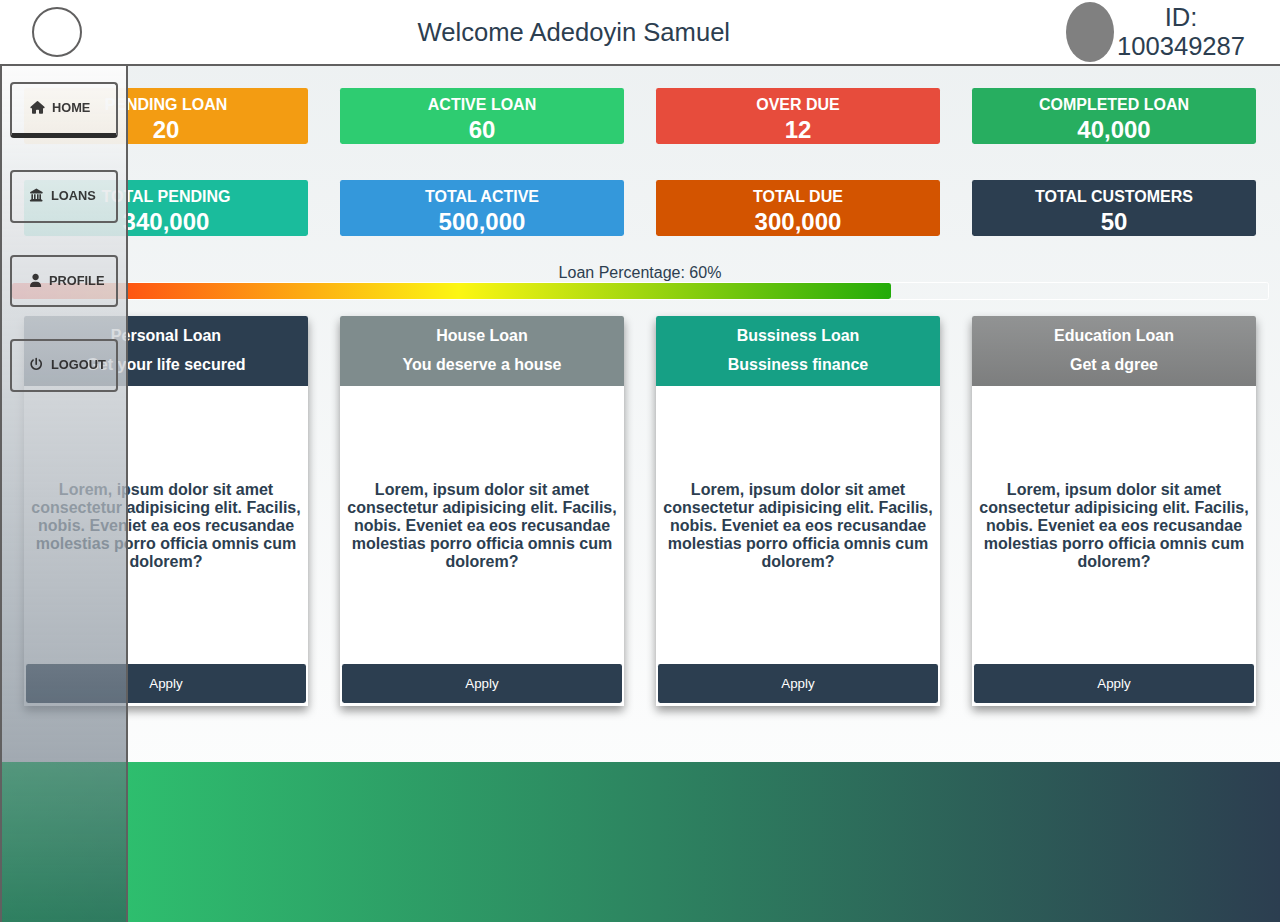
==== index.html @ 4b9e91e7 "User file" ====
<!DOCTYPE html>
<html lang="en">

<head>
  <meta charset="UTF-8">
  <meta http-equiv="X-UA-Compatible" content="IE=edge">
  <meta name="viewport" content="width=device-width, initial-scale=1.0">
  <link rel="stylesheet" href="https://cdnjs.cloudflare.com/ajax/libs/font-awesome/6.3.0/css/all.min.css">
  <link rel="stylesheet" href="fontsawesome/css/all.css">
  <link rel="stylesheet" href="style.css">
  <link rel="stylesheet" href="card.css">
  <link rel="stylesheet" href="color.css">
  <link rel="stylesheet" href="mobile.css">
  <title>Order-Page-Tamopei</title>
</head>

<body>

  <main>
    <header>
      <div class="logo">

      </div>
      <div class="welcome">
        <p>Welcome <span>Adedoyin Samuel</span></p>
      </div>
      <div class="info">
        <div class="image">
          <img src="" alt="">
        </div>
        <div class="id">
          <p> ID: 100349287</p>
        </div>
      </div>
    </header>
    <section class="body-content">
      <div class="navs" id="overlay">
        <nav id="popupContainer">
          <ul>
            <li id="closePopup" style="font-size: 2rem;padding: .3rem; border: none;">&times;</li>
            <li class="active1"><a href="index.html">
                <i class="fa-solid fa-house"></i><span>HOME</span>
              </a>
            </li>
            <li class=""><a href="Loans.html">
                <i class="fa-solid fa-landmark"></i><span>LOANS</span>
              </a>
            </li>


            <li class=""><a href="profile.html">
                <i class="fa-solid fa-user"></i><span>PROFILE</span>
              </a>
            </li>
            <!-- <li onclick="toggleTable(3)">
              <i class="fa-solid fa-lock"></i></i><span>PASSWORD</span>
            </li> -->
            <li class=""><a href="./Landing/login.html">
                <i class="fa-solid fa-power-off"></i><span>LOGOUT</span>
              </a>
            </li>
          </ul>
        </nav>
      </div>
      <div class="box-card">
        <div class="table-content">
          <div class="nav" id="openPopup">
            <i class="fa-sharp fa-solid fa-bars"></i>
          </div>
          <div class="content ">

            <div class="loan-card">
              <div class="card-flex">

                <div class="card" id="Amount">
                  <p><span>PENDING LOAN</span></p>
                  <P>20</P>
                </div>
                <div class="card" id="calendar">
                  <p><span>ACTIVE LOAN</span></p>
                  <P>60</P>
                </div>
              </div>
              <div class="card-flex">

                <div class="card" id="due">
                  <p><span>OVER DUE</span></p>
                  <P>12</P>
                </div>
                <div class="card" id="interest">
                  <p><span>COMPLETED LOAN</span></p>
                  <P>40,000</P>
                </div>
              </div>

            </div>
          </div>
          <div class="content ">
            <div class="loan-card">
              <div class="card-flex">

                <div class="card" id="total">
                  <p><span>TOTAL PENDING</span></p>
                  <P>340,000</P>
                </div>
                <div class="card" id="time">
                  <p><span>TOTAL ACTIVE</span></p>
                  <P>500,000</P>
                </div>
              </div>
              <div class="card-flex">

                <div class="card" id="status">
                  <p><span>TOTAL DUE</span></p>
                  <P>300,000</P>
                </div>
                <div class="card" id="months">
                  <p><span>TOTAL CUSTOMERS</span></p>
                  <P>50</P>
                </div>
              </div>
            </div>
          </div>
          <div class="card-percent ">
            <p>Loan Percentage: 60%</p>
            <div class="percent">
              <div class="range">

              </div>
            </div>
          </div>
          <div class="loan-card">
            <div class="card-flexs">

              <div class="card" id="personal">
                <p>Personal Loan</p>
                <P>Get your life secured</P>

                <div class="note" id="note">
                  <p>Lorem, ipsum dolor
                    sit amet consectetur adipisicing elit. Facilis, nobis. Eveniet ea eos recusandae molestias porro
                    officia omnis cum dolorem?</p>

                  <button id="personal_apply" onclick="showModalP()">Apply</button>
                </div>
              </div>

              <div class="card" id="house">
                <p>House Loan</p>
                <P>You deserve a house</P>
                <div class="note" id="note">
                  <p>Lorem, ipsum dolor
                    sit amet consectetur adipisicing elit. Facilis, nobis. Eveniet ea eos recusandae molestias porro
                    officia omnis cum dolorem?</p>

                  <button id="house_apply" onclick="showModalP()">Apply</button>
                </div>
              </div>
            </div>
            <div class="card-flexs">

              <div class="card" id="bussiness">
                <p>Bussiness Loan</p>
                <P>Bussiness finance</P>
                <div class="note" id="note">
                  <p>Lorem, ipsum dolor
                    sit amet consectetur adipisicing elit. Facilis, nobis. Eveniet ea eos recusandae molestias porro
                    officia omnis cum dolorem?</p>

                  <button id="business_apply" onclick="showModalP()">Apply</button>
                </div>
              </div>


              <div class="card" id="education">
                <p>Education Loan</p>
                <P>Get a dgree</P>
                <div class="note" id="note">
                  <p>Lorem, ipsum dolor
                    sit amet consectetur adipisicing elit. Facilis, nobis. Eveniet ea eos recusandae molestias porro
                    officia omnis cum dolorem?</p>

                  <button id="education_apply" onclick="showModalP()">Apply</button>
                </div>
              </div>
            </div>
          </div>

        </div>


        <!-- /Password-->
        <!-- modal box -->
        <!-- client-profile modal -->


        <!-- create loan modal -->

        <!-- create personal loan -->

        <div class="profile" id="personal-loan">

          <div class="Loan-create">
            <div class="exit">
              <span class="close" onclick="closeModalP()">&times;</span>
            </div>
            <h2>Create New Personal Loan</h2>
            <form>
              
              <div class="form-group">
                <label for="borrowerName">Category</label>
                <input type="text" id="loan_type" disabled>
              </div>
              <div class="form-group">
                <label for="borrowerName">Applicant</label>
                <input type="text" id="applicant" value="Adedoyin Samuel" disabled>
              </div>
              <div class="form-group">
                <label for="loanAmount">Loan Amount: ₦</label>
                <span>Input Number Only</span>
                <input type="text" id="amount" required>
              </div>
              <div class="form-group">
                <label for="interestRate">Interest Rate: ₦</label>
                <input type="text" id="loan_interest" step="0.01" disabled required>
              </div>
              <div class="form-group">
                <label for="loanDuration">Loan Duration (months):</label>
                <span>Input Number Only</span>
                <input type="text" id="duration" required>
              </div>
              <div class="form-group">
                <label for="loanDuration">Total: ₦</label>
                <input type="text" id="loan_total" required disabled>
              </div>
              <div class="form-group">
                <label for="loanDuration">Payments (Monthly): ₦</label>
                <input type="text" id="monthly_due" required disabled>
              </div>

              <div class="form-group">
                <input type="submit" value="Submit" id="submit">
              </div>
            </form>
          </div>
        </div>
        <!-- create house loan -->
      </div>
    </section>
  </main>
  <footer></footer>
  <script src="./scripts/script.js"></script>
  <script src="./scripts/index.js"></script>
</body>

</html>
---- style.css ----
* {
  padding: 0;
  margin: 0;
  box-sizing: border-box;
  font-family: 'Work Sans', sans-serif;
}
@import url('https://fonts.googleapis.com/css2?family=Roboto:wght@300&display=swap');

body {
  /* background-image: linear-gradient(to bottom, rgba(0, 0, 0, 0.5), rgba(0, 0, 0, 0.5)), url(../images/personal.jpg);
   */

  font-family: 'lato', 'Roboto', sans-serif;
  background-size: cover;
  background: linear-gradient(to top,white, #ecf0f1);
  background-repeat: no-repeat;
  background-size: cover;
  font-size: 62.5%;
}

.hide {
  display: none;
}

.table-content {
  display: block;
  text-align: left;
  padding: 1rem;
  font-family: 'Work Sans', sans-serif;
  font-style: normal;
  font-weight: 500;
  /* background-image: linear-gradient(to bottom, rgba(0, 0, 0, 0.65), rgba(0, 0, 0, 0.65)), url(./images/personal.jpg); */
  background-size: cover;
  height: 100%;
  width: 100%;
}

/* new app */
header {
  display: flex;
  justify-content: space-between;
  align-items: center;
  padding: 2rem;
  background-color:white;
  border-bottom: 2px solid #616060;;
  color: var(--white);
  height: 50px;
  width: 100%;
  position: fixed;
  top: 0;
  left: 0;
  z-index: 3;
}

.logo {
  height: 50px;
  width: 50px;
  border-radius: 50%;
  border: 2px solid #616060;
  /* background-color: grey; */
}

.info {
  display: flex;
  align-items: center;
  justify-content: space-around;
  width: 15%;
}

.welcome p {
  font-size: clamp(1.6rem,2vw,2.4rem);
  color: #2c3e50;
}

.id p {
  /* border: 2px solid red; */
  display: inline-block;
  text-align: center;
  font-size: clamp(1.6rem,2vw,1.25rem);
  color: #2c3e50;
}

.image {
  height: clamp(1.5rem,5vw,3.8rem);
  width: clamp(1.5rem,5vw,3.8rem);
  border-radius: 50%;
  background-color: grey;
}

.body-content {
  display: flex;
  margin-top: 4rem;
  /* height: 135vh; */
  justify-content: space-between;
}

.box-card {
  width: 91.5%;
  margin: 0;
  /* border: 3px solid red; */

}

nav {
  /* background: linear-gradient(to top left,#2c3e50b7, #27ae60); */
  width: 7%;
}

nav ul {
  background: linear-gradient(to top,#2c3e508a, white);
  position: fixed;
  height: 100%;
  width: fit-content;
  border: 2px solid #616060;
  padding: 1rem .5rem;
}

ul li {
  list-style: none;
  padding: 10px;
  color: #2ecc71;
  border: 2px solid #616060;
  /* background-color: rgb(168, 167, 167); */
  border-radius: .25rem;
  font-style: normal;
  font-weight: 600;
  cursor: pointer;
  font-size: .8rem;
  width: 100%;
  margin: 2rem 0;
}

ul li i {
  margin: .5rem;
  cursor: pointer;
}

ul li span {
  text-align: left;
}

ul li a {
  color: rgba(33, 32, 32, 0.884);
  text-decoration: none;
}

li:hover{
  background-color: #2c3e508a;
  transition: all 0.3s;
}
.nav {
  display: none;
  font-size: 2rem;
  color: white;
  padding: .5rem;
  background-color: black;

}

#closePopup {
  display: none;
}

.active1 {
  /* background-color: rgb(22, 22, 120); */
  color: white;
  border-bottom: 5px solid rgb(44, 44, 44);
}

.loan-card-head h2 {
  font-size: 1.9rem;
  text-align: left;
  /* margin: 1rem 0; */
  padding: 1rem;
}

.card-flexs {
  display: flex;
  justify-content: space-around;
}

#personal {
  background: #2c3e50;
  background-size: cover;
  border: none;
  border-radius: .15rem;
  width: 45%;
  text-align: center;
  box-shadow: var(--box-shadow);
}

#bussiness {
  background: #16a085;
  background-size: cover;
  border: none;
  border-radius: .15rem;
  width: 45%;
  text-align: center;
  box-shadow: var(--box-shadow);
}

#house {
  background: #7f8c8d;
  background-size: cover;
  border: none;
  border-radius: .15rem;
  width: 45%;
  text-align: center;
  box-shadow: var(--box-shadow);
}

#education {
  background: linear-gradient(to bottom, rgba(0, 0, 0, 0.4), rgba(0, 0, 0, 0.9));
  background-size: cover;
  border: none;
  border-radius: .15rem;
  width: 45%;
  box-shadow: var(--box-shadow);
  text-align: center;
}


#personal p,
#bussiness p,
#house p,
#education p {
  color: white;
  margin: .7rem 0;
  font-size: 1rem;
}

#Amount {
  background-color: #f39c12;
  background-size: cover;
  color: var(--white);
  border-radius: .15rem;
  border: none;
  width: 45%;
  text-align: center;
}

#calendar {
  background-color: #2ecc71;
  background-size: cover;
  color: var(--white);
  border-radius: .15rem;
  border: none;
  width: 45%;
  text-align: center;
}

#due {
  background: #e74c3c;
  background-size: cover;
  color: var(--white);
  border-radius: .15rem;
  border: none;
  width: 45%;
  text-align: center;

}

#interest {
  background: #27ae60;
  background-size: cover;
  color: var(--white);
  border-radius: .15rem;
  border: none;
  width: 45%;
  text-align: center;
}

#total {
  background: #1abc9c;
  background-size: cover;
  color: var(--white);
  border-radius: .15rem;
  border: none;
  width: 45%;
  text-align: center;

}

#time {
  background: #3498db;
  background-size: cover;
  color: var(--white);
  border-radius: .15rem;
  border: none;
  width: 45%;
  text-align: center;
}

#status {
  background: #d35400;
  background-size: cover;
  color: var(--white);
  border-radius: .15rem;
  border: none;
  width: 45%;
  text-align: center;

}

#months {
  background: #2c3e50;
  background-size: cover;
  color: var(--white);
  border-radius: .15rem;
  border: none;
  width: 45%;
  text-align: center;


}

.note {
  /* border: 2px solid black; */
  display: flex;
  flex-direction: column;
  justify-content: space-between;
  text-overflow: clip;
  padding: .15rem;
  height: 20rem;
  background-color: white;
  color: #27ae60;
}

#note p {
  font-size: 1rem;
  color: #2c3e50;
  margin: auto;
}

.card button {
  padding: .75rem 1.3rem;
  cursor: pointer;
  background: #2c3e50;
  color: white;
  border: none;
  width: 100%;
  border-radius: .15rem;
}

.card button:hover{
  background: rgb(27, 27, 27);
  color: white;
  transition: all .3s;
}
.loan-card {
  display: flex;
  justify-content: space-around;
  /* border: 2px solid black; */
}

.card {
  border: 1px solid rgb(4, 4, 99);
  /* padding: 1rem; */
  width: 100%;
  margin: .5rem 0;
}

.card p {
  font-size: 1.5rem;
  font-weight: 800;

}

.card p span {
  font-size: 1rem;
  font-weight: 600;
  color: var(--white);
  text-align: left;
}

.card-percent {
  margin: .5rem .2rem;
}

.card-percent p {
  font-size: 1rem;
  color: #2c3e50;
}

.percent {
  border: 1px solid white;
  border-radius: .15rem;
}

.range {
  width: 70%;
  background: linear-gradient(89.9deg, rgb(255, 18, 18) -2.8%, rgb(252, 246, 19) 50.8%, rgb(0, 159, 8) 107.9%);
  height: 1rem;
  border-radius: .15rem;
}

.history {
  padding: 1rem;
}

.apply-loan {
  padding: 1rem;
  border: 1px solid #27ae60;
  background: linear-gradient(to right,#27ae60, #2c3e50);
  border-radius: .25rem;

}

.apply-loan button {
  padding: 1rem 1.5rem;
  font-size: 1rem;
  cursor: pointer;
  border: none;
  border-radius: .25rem;
  background-color: white;
  color: black;
}

.apply-loan button:hover {
  padding: 1rem;
  font-size: 1rem;
  cursor: pointer;
  transition: all .5sec;
  padding: 1rem 1.5rem;
  background: #eee;
  color: black;

}

.apply-loans {
  display: flex;
  justify-content: space-around;
  padding: 1rem;

}

.search-form {
  width: 30%;
}

.search-form input,
select {
  padding: .5rem;
  height: 50px;
  outline: none;
  width: 100%;
}

.search-form button {
  background: linear-gradient(to bottom, #f1c40f, #2ecc71);
  color: white;
  border-radius: .2rem;
  width: 100%;
  padding: 1rem 1.5rem;
  font-size: 1rem;
  cursor: pointer;
  border: none;
}

.loan-head {
  display: flex;
  justify-content: space-between;
  margin: 1rem 0;
  color: #2c3e50;
}

.history p {
  font-size: 1rem;
}

.table {
  /* height: 90vh; */
  overflow: auto;
  border: 1px solid #ccc;
}

table {
  border-collapse: collapse;
  width: 100%;
  border-spacing: 1rem;
  background-color: white;

}

thead {
  width: 100%;
  margin-bottom: 1rem;
  background-color: white;

  /* border: 1px solid rgba(62, 137, 20, 0.6); */

}

th {
  text-align: center;
  color: #2c3e50;
  padding: 20px;
  font-family: 'Work Sans', sans-serif;
  font-style: normal;
  font-weight: 700;
  cursor: pointer;
  font-size: 1rem;
  margin-bottom: 1rem;
  /* width: 20%; */
  border: 1px solid #27ae60;
  background-color: #ccc;

  position: sticky;
  top: 0;

}

tr {
  width: 100%;
  margin-bottom: 1rem;
  /* border: 1px solid black; */
}

td {
  font-size: 1rem;
  text-align: center;
  font-weight: 600;
  padding: .5rem;
  border: 1px solid rgb(22, 22, 120);
}

td i {
  cursor: pointer;
}

td a {
  text-decoration: none;
  color: black;
}


.profile,
.profile-bank {
  padding: 1rem;
  width: 100%;
}

.profile-content {
  border: 1px solid grey;
  margin: 1rem 0;
}

.profile-image {
  background-color: grey;
  height: 150px;
  width: 150px;
  border-radius: 50%;

}

.proile-image-head {
  align-content: center;
  /* border: 2px solid red; */
  display: flex;
  justify-content: center;
}

.profile-image input {
  width: 100%;
  height: 100%;
  border-radius: 50%;
  cursor: pointer;
}

.profile p {
  font-size: 1rem;
}

.profile-input {
  /* border: 2px solid black; */
  text-align: center;
  margin: auto;
  padding: .7rem;
  /* display: flex; */
  width: 100%;
}
.profile-input input{
  width: 100%;
}
.profile-input:focus{
  border-color: #27ae60;
}

.bank-input {
  /* display: flex; */
  text-align: center;
  padding: .7rem;
}

.kyc-input {
  /* display: flex; */
  text-align: center;
  padding: .7rem;
}

.password-input {
  text-align: center;
  padding: 3rem;
  display: flex;
  justify-content: center;

}

.password-content {
  width: 100%;
  align-content: center;
  display: flex;
  flex-direction: column;
  align-items: center;
  background-color: white;
  color: black;
}

.password-input label {
  text-align: center;
  margin: 1rem 0;

}

label {
  font-size: 1rem;
  /* width: 50%; */

}

input,
select {
  padding: .5rem;
  font-size: 1rem;
  width: 70%;
}



/* All loans */
.loan-status {
  display: flex;
  justify-content: space-around;
}

.loan-status button {
  padding: 1rem;
  border: transparent;
  cursor: pointer;
  width: 100%;
}

.loan-status-b {
  width: 20%;
}

.home {
  display: none;
}

.card-flex {
  width: 100%;
  display: flex;
  justify-content: space-around;
}

footer{
  padding: 5rem;
  background:linear-gradient(to left,#2c3e50,#2ecc71) ;
}
---- card.css ----
.edit{
  text-align: right;
  font-size: 1rem;
  padding: 0 1rem;
  cursor: pointer;
}
.main-profile{
  padding: 1rem ;
}
.client-profile{
  /* border: 2px solid grey; */
  /* padding: 10px; */
  display: flex;
  justify-content: space-evenly;
}
.client-profile-left{
  background: linear-gradient(to top,white, #ecf0f1);
  border: 2px solid rgba(128, 128, 128, 0.762);
  border-radius: .2rem;
  padding: 5px;
  width: 50%;
  display: flex;
  justify-content: space-around;
  align-items: center;
  
  color: grey;
  margin: .5rem;
}

.client-profile-left:first-child{
margin-top: 2rem;
}
.client-profile-right{
background: linear-gradient(to top,white, #ecf0f1);
  border: 2px solid rgba(128, 128, 128, 0.762);
  border-radius: .2rem;
  width: 50%;
  color: grey;
  }
.client-img{
  background-color: grey;
  height: 150px;
  width: 150px;
  border-radius: 50%;
}
.client-details{
  font-size: .8rem;
}
.client-details h4{
  margin: .5rem 0;
  color: #e67e22;
}
.client-details h3{
color: #27ae60;
}
.client-details span{
  color: #1ee494;
}
.card-client-personal{
  width: 100%;
  
}

.profileDetails{
color: #9b59b6;
}
.profileDetails,.bankDetails,.kyc-details,.guarantor-details,.guarantor-details1 {
color: white;
background :linear-gradient(to bottom, #27ae60, #2ecc71);
border-radius: .15rem;
padding: .5rem;
width: fit-content;
margin: auto;  
}


.card-client-personal li{
  display: flex;
  width: 100%;
  justify-content: space-between;
  font-size: .8rem;
  padding: .5rem;
  margin: 0;
  font-weight: 600;
}
.card-client-personal li:hover{
background-color: transparent;
}
.text{
  width: 70%;
  color: #27ae60;

}
.text span{
  margin: 0 .3rem;
  font-size: .9rem;
  color: #1ee494;
  /* border: 2px solid red; */
}
.text button{
padding: .5rem;
cursor: pointer;
background-color: #34495e;
color: white;
border: none;
border-radius: .25rem;
}
.text button:hover{
background: #34495e;
color: white;
}
.client-profile-left .card-client-personal .text{
  width: 60%;
}
.header-title{
  text-align: center;
  font-size: 1rem;
  /* margin: 1rem 0; */
  
}

/* modals */

.profile{
  display: none;
  position: fixed;
  z-index: 5;
  left: 0;
  top: 0;
  width: 100%;
  height: 100%;
  overflow: auto;
  background :linear-gradient(to bottom, #27ae60, #2ecc71);
  animation: myAnim .25s ease-in .0s ;
}
@keyframes myAnim {
0% {
animation-timing-function: ease-in;
transform: scale(0);
transform-origin: center;
}

25% {
animation-timing-function: ease-in;
transform: scale(0.25);
opacity: .25;
}

50% {
animation-timing-function: ease-out;
transform: scale(0.5);
opacity: .5;
}

75% {
animation-timing-function: ease-in;
transform: scale(0.75);
opacity: .75;
}

100% {
animation-timing-function: ease-in;
transform: scale(1);
opacity: 1;
}
}


.profile-content-box{
background: linear-gradient(to top, #27ae60, #2ecc71);
margin: auto;
  padding: 20px;
  border: 1px solid #888;
  width: 25rem;
  color: white;
}
.profile-content{
background-color: rgba(255, 255, 255, 0.937);
width: 100%;
color: black;
/* border: 2px solid tomato; */
}
label {
display: block;
}
input[type="text"],
input[type="password"],
input[type="tel"],
input[type="date"] {
width: 100%;
padding: 5px;
border: 1px solid #2c3e50;
border-radius: 3px;

}
.close {
  color: #2c3e50;
  float: right;
  font-size: 28px;
  font-weight: bold;
}
.close:hover,
.close:focus {
  color: black;
  text-decoration: none;
  cursor: pointer;
}
.kyc-content{
  background-color: white;
  color: black;
}
.bank-content{
  background-color: white;
  color: black;
}
/* modals */
/* Loan Modals */
.Loan-create {
  width: 40%;
  margin: 0 auto;
  padding: 20px;
  background-color: white;
  border-radius: 5px;
  color:#2c3e50;
}

.Loan-create   h2 {
  text-align: center;
  font-size: 1rem;
}

.receipt {
  background-color: #fff;
  border: 1px solid #ddd;
  padding: 10px;
  margin: .5rem 0;
}

.header {
  text-align: center;
  margin-bottom: 20px;
}

.header h3{
  margin: .7rem 0;
  font-size: 1rem;
}
.content {
  margin-bottom: 20px;
}

.footer {
  text-align: center;
  padding: .5rem;
}
.p-button{
  padding: .5rem 1rem;
  margin: .5rem;
  cursor: pointer;
  border: none;
  font-size: .9rem;
  font-weight: bold;
  border-radius: .2rem;
  color: white;
}
.footer textarea{
  outline: none;
  margin: .5rem;
}
#approve{
  display: none;
}
.receipt-content    p {
  margin: 5px 0;
  font-size: 1rem;
  /* border: 2px solid red; */
  display: flex;
  justify-content: space-between;
}

strong {
  font-weight: bold;
}

.receipt-content p span{
color: #1ee494;
}
/* create loan modal */


.container {
  width: 40%;
  margin: 0 auto;
  padding: 20px;
  background: linear-gradient(to bottom, #f1c40f, #2ecc71);
  border: 1px solid #2c3e50;
  border-radius: 5px;
}

h2 {
  text-align: center;
}

.form-group {
  margin-bottom: 10px;
}
.form-group span{
  font-weight: 800;
  color: #e67e22;
  margin:1rem;
}
label {
  display: block;
}

input[type="text"],
select
{
  width: 100%;
  padding: .75rem;
  border: 1px solid #c2c2c2;
  border-radius: 3px;
  /* border: none; */
  outline: #2ecc71;
}
.form-group input[type="text"]:focus{
  border: .1rem solid #2ecc71;
}
input[type="submit"] {
  width: 100%;
  padding: 1rem;
  background: rgba(0, 0, 0, 0.87);
  color: #fff;
  border: none;
  border-radius: 3px;
  cursor: pointer;
}

input[type="submit"]:hover {
  background-color: #2c3e50fa;
  color: white;
  transition: all .25s;
}

/*           RM */
#education-loan h2{

}
---- color.css ----
:root{
--body: #ffff;
--main-color: #5ea536;
--secondary: #f95738;
--done:green;
--fail:red;
--white:#ffff;
--select: aliceblue;
--input: aliceblue;
--off:grey;
--black:#000000;
--box-shadow: 0 5px 10px rgba(0,0,0,.4);











}
---- mobile.css ----
@media only screen and (max-width: 1500px){
  *{
    padding: 0;
    margin: 0;
    box-sizing: border-box;
    font-family: 'Work Sans', sans-serif;
}
body{
    padding: 0;
    margin: 0;
}

.body-content{
  display: block;
  margin-top: 2rem;
  width: 100%;
  padding: 0;
}

.box-card{
  width: 100%;
  margin: 0;
  padding: .5rem;
  
}
.table-content {
  display: block;
  text-align: center;
 padding: 2.5rem 0;
 margin: 0;
width: 100%;

}

.apply-loan{
  padding: 1rem 0;
  text-align: left;
  margin-left: 1rem;

}

}
@media only screen and (max-width: 1200px){
  .box-card{
    width: 86%;
    margin: 0;
    padding: 0;
    
  }
}
@media only screen and (max-width: 850px)
{
          *{
                    padding: 0;
                    margin: 0;
                    box-sizing: border-box;
                    font-family: 'Work Sans', sans-serif;
                }
          body{
                    padding: 0;
                    margin: 0;
          }
          
          .main{
                    padding: 0;
                    margin: 0;

          }
          .body-content{
                    display: block;
                    margin-top: 2rem;
                    width: 100%;
                    padding: 0;
                    
                  }
                  .box-card{
                    width: 100%;
                    margin: 0;
                    padding: 0;
                    
                  }

                  .content{
                    width: 100%;
                  }


nav{
          display: none;
    
}

.nav{
  font-size: 2rem;
  margin-top:3rem;
  text-align: left;
  color: white;
  position: absolute;
  top: 0;
  display: block;
  background-color: black;
  padding: .3rem;
  }
  .navs{
    position: fixed;
    top: 0;
    left: 0;
    width: 100%;
    height: 100%;
    background-color: rgba(0, 0, 0, 0.5);
    z-index: 9;
    display: none;
  }
  #closePopup{
    display: block;
    margin-top: -1rem;
  }
header{
          padding: .5rem;
          font-size: .5rem;
          width: 100%;
        
}
.info{
          display: flex;
          width: 30%;
}
.logo{
          height: 30px;
          width: 30px;
}
.welcome p{
          font-size: .7rem;
}
.image{
          height: 30px;
          width: 30px;
}
.id p{
          font-size: .4rem;
          }
          .loan-card{
                    display: block;
                    padding: 1rem .5rem;
                    width: 100%;
                  }
                  .card{
                    border: 1px solid rgb(4, 4, 99);
                    padding: 1rem;
                    width: 100%;
                  }
                  #Amount, #calendar, #due, #interest, #total, #time, #status, #months{
                    width: 47%;
                  }
        

                  .loan-card-head h2{
                    font-size: 1rem;
                    text-align: left;
                    padding: 1rem;
                  }
                  .apply-loans{
                    display: inline-block;
                    justify-content: space-around;
                  
                  }

                  .table-content {
                    display: block;
                    text-align: center;
                   padding: 0;
                   margin: 0;
                width: 100%;
              
                  }

                  .card p{
                    font-size: 1rem;
                    font-weight: 800;
                  
                  }
                  .card p span{
                    font-size: .8rem;
                    font-weight: 600;
                    color: var(--white);
                    text-align: left;
                  }
                  .card-flex{
                    display: flex;
                    justify-content: space-between;
                  }
                  .apply-loan{
                    padding: 1rem 0;
                    text-align: right;
                  
                  }
                  .apply-loan button{
                    padding: .5rem 1rem;
                    font-size: 1rem;
                    cursor: pointer;
                    background-color: white;
                    color: black;
                    border: none;
                    margin-left: 1rem;
                  }
                  .apply-loans{
                    margin: 0;
                  }
                  .search-form{
                    width: auto;
                    margin-top: .5rem;
                  }
                  .loan-status{
                    display: flex; 
                    justify-content: space-around;
                    width: 100%;
                  }
                  
                  
                  .loan-status button{
                  padding: .5rem;
                  border: transparent;
                  cursor: pointer;
                  width: 100%;
                  font-size: small;
                  }
                  .loan-status-b{
                    width: auto;
                  }
               
                  .home{
                    padding: .5rem;
                    width: 100%;
                    margin-left: 1rem;
                  }
                  .table{
                    width: 100%;
                  }
                

table{
          font-size: small;
          margin: 0;
  border-spacing: 0;
  width: 100%;

          
}
th{
          padding: .5rem;
          font-size: .5rem;
          width: auto;
        }
        tr{
          width: 100%;
          margin-bottom: 1rem;
        }
        td{
          font-size: .5rem;
          text-align: center;
          font-weight: 600;
          padding: .2rem;
          border: 1px solid rgb(22, 22, 120);
        }
        .history{
          padding: .5rem;
          width: 100%;
        }
        .history p{
          font-size: .5rem;
        }
        .loan-head{
          display: flex;
          justify-content: space-between;
          width: 100%;
          margin: 1rem 0;
          color: white;
        }

        .client-profile{
          margin: 1rem 0;
        }
        .card-flex .search-form{
          width: 49%;
        }
        .profile{
          width: 100%;
        }
        .profile-content-box{
          width: 99%;
          font-size: .5rem;
          padding: .5rem;
        }
        .profile-content{
          padding: .5rem;
        }
        .profile-input{
          padding: .5rem;
        }
        .profile-input input{
          width: 80%;
          font-size: .5rem;
        }
        .profile-bank{
          width: 100%;
          padding: 0;
          font-size: .5rem;
        
        }
        .bank-content{
          width: 100%;
        
        }
        .bank-input{
          width: 100%;
          padding: .5rem;
        }
        
        .bank-input input, .kyc-input input{
          width: 90%;
        }
        input{
          font-size: .6rem;
          width: 47%;
        }
        
        .kyc-content{
          padding: .5rem;
          margin: .5rem 0;
        
        }
        #loan-receipt{
          width: 95%;
          padding: .5rem;
        }
        .receipt{
          margin: 1rem 0;
        }
        .Loan-create{
          width: 95%;
          border: 2px solid red;
        }
        footer {
          position: fixed;
          bottom: 0;
          width: 100%;
          background-color: #333;
        }
        
        .navbar {
          display: flex;
          justify-content: center;
        }
        
        .navbar ul {
          list-style: none;
          padding: 0;
          margin: 0;
        }
        
        .navbar li {
          display: inline-block;
          margin: 0 10px;
        }
        
        .navbar li a {
          color: #fff;
          text-decoration: none;
          padding: 10px;
        }
        
        .navbar li a:hover {
          background-color: #555;
        }
        


}

@media only screen and (max-width: 500px){


          .body-content{
                    display: block;
                    margin-top: 2rem;
                    width: 100%;
                    padding: 0;
                   
                  }
                  .box-card{
                    width: 100%;
                    margin: 0;
                    padding: 0;
                    
                  }
                  .table-content {
                    display: block;
                    text-align: center;
                   padding: 0;
                   margin: 0;
                   width: 100%;
              
                  }

header{
          width: 100%;
}
table{
          width: 100%;
}
.navs{
  top: 0;
}
.history{
          padding: .5rem;
          width: 100%;
        }
        #Amount, #calendar, #due, #interest, #total, #time, #status, #months{
          width: 47%;
        }
        .client-profile{
          display: flex;
          flex-direction: column;
          padding: 0;
}
.client-profile-left, .client-profile-right{
width: 100%;
margin: 1rem 0;
}
.home.show {
      
         padding: 0;
         width: 90%;
        }
    
        .card-flex .search-form{
          width: 49%;
        }
}
@media only screen and (max-width: 400px){


          .body-content{
                    display: block;
                    margin-top: 2rem;
                    width: 100%;
                    padding: 0;
                 
                  }
                  .box-card{
                    width: 100%;
                    margin: 0;
                    padding: 0;
                    
                  }

header{
          width: 100%;
}
table{
          width: 80%;
}
.history{
          padding: .5rem;
          width: 100%;
        }
        .client-profile{
          display: flex;
          flex-direction: column;
          padding: 0;
}
.client-profile-left, .client-profile-right{
width: 100%;
margin: 1rem 0;
}
.home.show{
          margin-left: -.05rem;
}

}
@media only screen and (max-width: 375px){


#table{
  margin-left: -1rem;
}
}
@media only screen and (max-width: 400px){


          .body-content{
                    display: block;
                    margin-top: 2rem;
                    width: 100%;
                    padding: 0;
                   
                  }
                  .box-card{
                    width: 100%;
                    margin: 0;
                    padding: 0;
                    
                  }

header{
          width: 100%;
}
table{
          width: 80%;
}
.history{
          padding: .5rem;
          width: 100%;
        }
        .home.show{
          margin-left: -.05rem;
}
#pending{
  margin-left: 1rem;
}
}

@media only screen and (max-width: 360px){


          .body-content{
                    display: block;
                    margin-top: 2rem;
                    width: 100%;
                    padding: 0;
                    
                  }
                  .box-card{
                    width: 100%;
                    margin: 0;
                    padding: 0;
                  }
                  .table-content {
                    display: block;
                    text-align: center;
                   padding: 0;
                   margin: 0;
                   width: 100%;
              
                  }

header{
          width: 100%;
}
table{
          width: 100%;
}

.history{
          padding: .5rem;
          width: 100%;
          border: 2px solid black;
        }
        #Amount, #calendar, #due, #interest, #total, #time, #status, #months{
          width: 47%;
        }
.home.show{
          margin-left: -.4rem;
}
#pending{
          margin-left: 2.4rem;
}
}
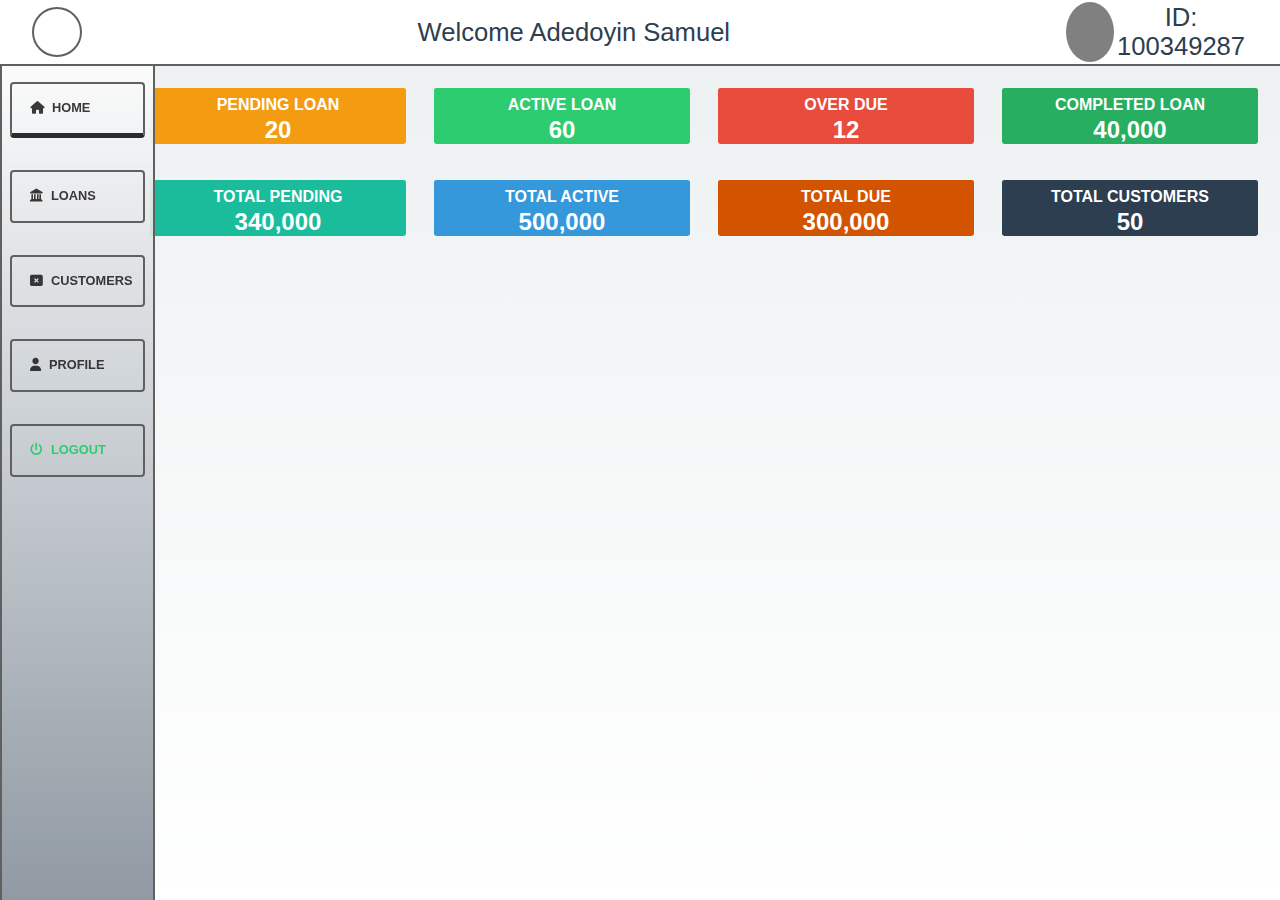
==== commit 43022874: "created the data yearly chart overview" ====
--- a/index.html
+++ b/index.html
@@ -8,249 +8,186 @@
   <link rel="stylesheet" href="https://cdnjs.cloudflare.com/ajax/libs/font-awesome/6.3.0/css/all.min.css">
   <link rel="stylesheet" href="fontsawesome/css/all.css">
   <link rel="stylesheet" href="style.css">
+  <link rel="stylesheet" href="mobile.css">
   <link rel="stylesheet" href="card.css">
   <link rel="stylesheet" href="color.css">
-  <link rel="stylesheet" href="mobile.css">
   <title>Order-Page-Tamopei</title>
 </head>
+<style>
+  .body-content{
+    width: 100%;
+    float: right;
+  }
+  .box-card{
+  width: 90%;
+  margin: 0;
+  float: right;
+  margin: 0;
+  
+}
+@media only screen and (max-width: 850px){
+  .box-card{
+    width: 100%;
+  }
+}
 
+</style>
 <body>
 
-  <main>
-    <header>
-      <div class="logo">
+    <main>
+      <header>
+        <div class="logo">
 
-      </div>
-      <div class="welcome">
-        <p>Welcome <span>Adedoyin Samuel</span></p>
-      </div>
-      <div class="info">
-        <div class="image">
-          <img src="" alt="">
         </div>
-        <div class="id">
-          <p> ID: 100349287</p>
+        <div class="welcome">
+          <p>Welcome Adedoyin Samuel</p>
         </div>
-      </div>
-    </header>
-    <section class="body-content">
-      <div class="navs" id="overlay">
-        <nav id="popupContainer">
+        <div class="info">
+          <div class="image">
+            <img src="" alt="">
+          </div>
+          <div class="id">
+            <p> ID: 100349287</p>
+          </div>
+        </div>
+      </header>
+      <section class="body-content">
+        <div class="navs" id="overlay">
+          <nav id="popupContainer">
           <ul>
             <li id="closePopup" style="font-size: 2rem;padding: .3rem; border: none;">&times;</li>
+
             <li class="active1"><a href="index.html">
-                <i class="fa-solid fa-house"></i><span>HOME</span>
-              </a>
+              <i class="fa-solid fa-house"></i><span>HOME</span>
+            </a>
             </li>
             <li class=""><a href="Loans.html">
-                <i class="fa-solid fa-landmark"></i><span>LOANS</span>
-              </a>
+              <i class="fa-solid fa-landmark"></i><span>LOANS</span>
+            </a>
             </li>
-
-
-            <li class=""><a href="profile.html">
-                <i class="fa-solid fa-user"></i><span>PROFILE</span>
-              </a>
+           
+            <li class=""><a href="Customers.html">
+              <i class="fa-solid fa-rectangle-xmark"></i></i><span>CUSTOMERS</span>
+            </a>
+            </li>
+ <li class=""><a href="Profile.html">
+              <i class="fa-solid fa-user"></i><span>PROFILE</span>
+            </a>
             </li>
             <!-- <li onclick="toggleTable(3)">
               <i class="fa-solid fa-lock"></i></i><span>PASSWORD</span>
             </li> -->
-            <li class=""><a href="./Landing/login.html">
-                <i class="fa-solid fa-power-off"></i><span>LOGOUT</span>
-              </a>
+            <li class="">
+              <i class="fa-solid fa-power-off"></i><span>LOGOUT</span>
             </li>
           </ul>
         </nav>
       </div>
-      <div class="box-card">
-        <div class="table-content">
-          <div class="nav" id="openPopup">
-            <i class="fa-sharp fa-solid fa-bars"></i>
-          </div>
-          <div class="content ">
 
-            <div class="loan-card">
-              <div class="card-flex">
+        <div class="box-card">
+<div class="table-content">
+<div class="cont">
+  <div class="nav" id="openPopup">
+    <i  class="fa-sharp fa-solid fa-bars"></i>
+  </div>
+  <div class="content ">
+   
+    <div class="loan-card" >
+      <div class="card-flex">
 
-                <div class="card" id="Amount">
-                  <p><span>PENDING LOAN</span></p>
-                  <P>20</P>
-                </div>
-                <div class="card" id="calendar">
-                  <p><span>ACTIVE LOAN</span></p>
-                  <P>60</P>
-                </div>
-              </div>
-              <div class="card-flex">
+      <div class="card" id="Amount">
+<p><span>PENDING LOAN</span></p>
+<P>20</P>
+      </div>
+      <div class="card" id="calendar">
+        <p><span>ACTIVE LOAN</span></p>
+        <P>60</P>
+      </div>
+    </div>
+    <div class="card-flex">
 
-                <div class="card" id="due">
-                  <p><span>OVER DUE</span></p>
-                  <P>12</P>
-                </div>
-                <div class="card" id="interest">
-                  <p><span>COMPLETED LOAN</span></p>
-                  <P>40,000</P>
-                </div>
-              </div>
+      <div class="card" id="due">
+        <p><span>OVER DUE</span></p>
+        <P>12</P>
+      </div>
+      <div class="card" id="interest">
+        <p><span>COMPLETED LOAN</span></p>
+        <P>40,000</P>
+      </div>
+      </div>
 
-            </div>
-          </div>
-          <div class="content ">
-            <div class="loan-card">
-              <div class="card-flex">
+    </div>
+  </div>
+  <div class="content ">
+    <div class="loan-card">
+      <div class="card-flex">
 
-                <div class="card" id="total">
-                  <p><span>TOTAL PENDING</span></p>
-                  <P>340,000</P>
-                </div>
-                <div class="card" id="time">
-                  <p><span>TOTAL ACTIVE</span></p>
-                  <P>500,000</P>
-                </div>
-              </div>
-              <div class="card-flex">
+      <div class="card" id="total">
+        <p><span>TOTAL PENDING</span></p>
+        <P>340,000</P>
+      </div>
+      <div class="card" id="time">
+        <p><span>TOTAL ACTIVE</span></p>
+        <P>500,000</P>
+      </div>
+      </div>
+      <div class="card-flex">
 
-                <div class="card" id="status">
-                  <p><span>TOTAL DUE</span></p>
-                  <P>300,000</P>
-                </div>
-                <div class="card" id="months">
-                  <p><span>TOTAL CUSTOMERS</span></p>
-                  <P>50</P>
-                </div>
-              </div>
-            </div>
-          </div>
-          <div class="card-percent ">
-            <p>Loan Percentage: 60%</p>
-            <div class="percent">
-              <div class="range">
+      <div class="card" id="status">
+        <p><span>TOTAL DUE</span></p>
+        <P>300,000</P>
+      </div>
+      <div class="card" id="months">
+        <p><span>TOTAL CUSTOMERS</span></p>
+        <P>50</P>
+      </div>
+      </div>
+    </div>
+  </div>
+</div>
 
-              </div>
-            </div>
-          </div>
-          <div class="loan-card">
-            <div class="card-flexs">
+ 
+  <div class="loan-card">
+    <div class="chart-container">
+      <canvas id="loan-chart"></canvas>
+    </div>
+  </div>
 
-              <div class="card" id="personal">
-                <p>Personal Loan</p>
-                <P>Get your life secured</P>
+</div>
+         
+       
+<!-- /Password-->
+<!-- modal box -->
+<!-- client-profile modal -->
 
-                <div class="note" id="note">
-                  <p>Lorem, ipsum dolor
-                    sit amet consectetur adipisicing elit. Facilis, nobis. Eveniet ea eos recusandae molestias porro
-                    officia omnis cum dolorem?</p>
-
-                  <button id="personal_apply" onclick="showModalP()">Apply</button>
-                </div>
-              </div>
-
-              <div class="card" id="house">
-                <p>House Loan</p>
-                <P>You deserve a house</P>
-                <div class="note" id="note">
-                  <p>Lorem, ipsum dolor
-                    sit amet consectetur adipisicing elit. Facilis, nobis. Eveniet ea eos recusandae molestias porro
-                    officia omnis cum dolorem?</p>
-
-                  <button id="house_apply" onclick="showModalP()">Apply</button>
-                </div>
-              </div>
-            </div>
-            <div class="card-flexs">
-
-              <div class="card" id="bussiness">
-                <p>Bussiness Loan</p>
-                <P>Bussiness finance</P>
-                <div class="note" id="note">
-                  <p>Lorem, ipsum dolor
-                    sit amet consectetur adipisicing elit. Facilis, nobis. Eveniet ea eos recusandae molestias porro
-                    officia omnis cum dolorem?</p>
-
-                  <button id="business_apply" onclick="showModalP()">Apply</button>
-                </div>
-              </div>
-
-
-              <div class="card" id="education">
-                <p>Education Loan</p>
-                <P>Get a dgree</P>
-                <div class="note" id="note">
-                  <p>Lorem, ipsum dolor
-                    sit amet consectetur adipisicing elit. Facilis, nobis. Eveniet ea eos recusandae molestias porro
-                    officia omnis cum dolorem?</p>
-
-                  <button id="education_apply" onclick="showModalP()">Apply</button>
-                </div>
-              </div>
-            </div>
-          </div>
-
-        </div>
-
-
-        <!-- /Password-->
-        <!-- modal box -->
-        <!-- client-profile modal -->
-
-
-        <!-- create loan modal -->
+        
+<!-- create loan modal -->
 
         <!-- create personal loan -->
 
-        <div class="profile" id="personal-loan">
+ 
+        <!-- create house loan -->
 
-          <div class="Loan-create">
-            <div class="exit">
-              <span class="close" onclick="closeModalP()">&times;</span>
-            </div>
-            <h2>Create New Personal Loan</h2>
-            <form>
-              
-              <div class="form-group">
-                <label for="borrowerName">Category</label>
-                <input type="text" id="loan_type" disabled>
-              </div>
-              <div class="form-group">
-                <label for="borrowerName">Applicant</label>
-                <input type="text" id="applicant" value="Adedoyin Samuel" disabled>
-              </div>
-              <div class="form-group">
-                <label for="loanAmount">Loan Amount: ₦</label>
-                <span>Input Number Only</span>
-                <input type="text" id="amount" required>
-              </div>
-              <div class="form-group">
-                <label for="interestRate">Interest Rate: ₦</label>
-                <input type="text" id="loan_interest" step="0.01" disabled required>
-              </div>
-              <div class="form-group">
-                <label for="loanDuration">Loan Duration (months):</label>
-                <span>Input Number Only</span>
-                <input type="text" id="duration" required>
-              </div>
-              <div class="form-group">
-                <label for="loanDuration">Total: ₦</label>
-                <input type="text" id="loan_total" required disabled>
-              </div>
-              <div class="form-group">
-                <label for="loanDuration">Payments (Monthly): ₦</label>
-                <input type="text" id="monthly_due" required disabled>
-              </div>
+        <!-- create business loan -->
 
-              <div class="form-group">
-                <input type="submit" value="Submit" id="submit">
-              </div>
-            </form>
-          </div>
+
+        <!-- create personal loan -->
+
+       
+
+
+
+
+       
+        
         </div>
-        <!-- create house loan -->
-      </div>
-    </section>
-  </main>
-  <footer></footer>
-  <script src="./scripts/script.js"></script>
-  <script src="./scripts/index.js"></script>
+   
+      </section>
+    
+    </main>
+    <script src="https://cdn.jsdelivr.net/npm/chart.js"></script>
+
+  <script src="./script.js"></script>
 </body>
 
 </html>--- a/style.css
+++ b/style.css
@@ -179,56 +179,6 @@
   justify-content: space-around;
 }
 
-#personal {
-  background: #2c3e50;
-  background-size: cover;
-  border: none;
-  border-radius: .15rem;
-  width: 45%;
-  text-align: center;
-  box-shadow: var(--box-shadow);
-}
-
-#bussiness {
-  background: #16a085;
-  background-size: cover;
-  border: none;
-  border-radius: .15rem;
-  width: 45%;
-  text-align: center;
-  box-shadow: var(--box-shadow);
-}
-
-#house {
-  background: #7f8c8d;
-  background-size: cover;
-  border: none;
-  border-radius: .15rem;
-  width: 45%;
-  text-align: center;
-  box-shadow: var(--box-shadow);
-}
-
-#education {
-  background: linear-gradient(to bottom, rgba(0, 0, 0, 0.4), rgba(0, 0, 0, 0.9));
-  background-size: cover;
-  border: none;
-  border-radius: .15rem;
-  width: 45%;
-  box-shadow: var(--box-shadow);
-  text-align: center;
-}
-
-
-#personal p,
-#bussiness p,
-#house p,
-#education p {
-  color: white;
-  margin: .7rem 0;
-  font-size: 1rem;
-}
-
 #Amount {
   background-color: #f39c12;
   background-size: cover;
@@ -636,6 +586,17 @@
 }
 
 
+/* Chart container */
+.chart-container{
+  padding: 2.5rem;
+  width: 100%;
+  height: 65vh;
+}
+/*          */
+
+
+
+
 
 /* All loans */
 .loan-status {
@@ -652,8 +613,16 @@
 
 .loan-status-b {
   width: 20%;
-}
-
+  
+}
+.loan-status-b button:focus{
+  background: #27ae60;
+  color: white;
+}
+.loan-status-b button{
+  font-weight: 700;
+  color: #3b3b3b;
+}
 .home {
   display: none;
 }
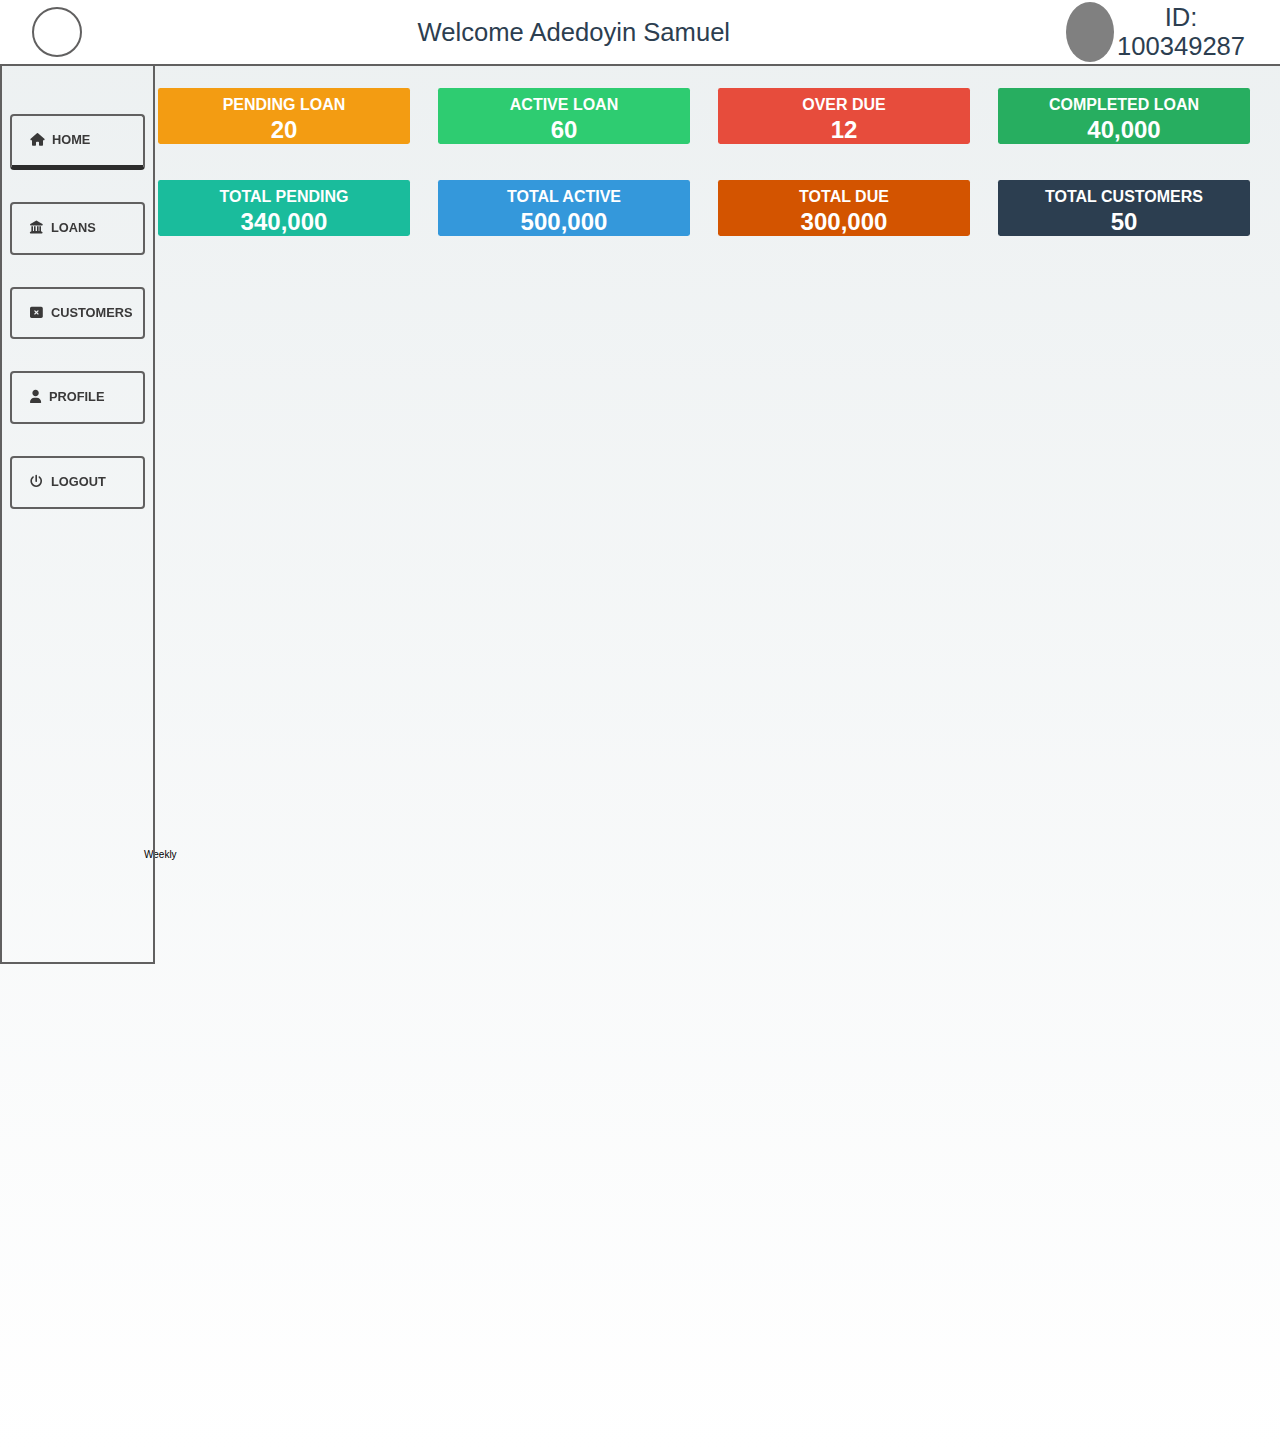
==== commit 683004e9: "user data verification" ====
--- a/index.html
+++ b/index.html
@@ -11,72 +11,71 @@
   <link rel="stylesheet" href="mobile.css">
   <link rel="stylesheet" href="card.css">
   <link rel="stylesheet" href="color.css">
-  <title>Order-Page-Tamopei</title>
+  <title>Dashboard</title>
 </head>
 <style>
-  .body-content{
+  .body-content {
     width: 100%;
     float: right;
   }
-  .box-card{
-  width: 90%;
-  margin: 0;
-  float: right;
-  margin: 0;
-  
-}
-@media only screen and (max-width: 850px){
-  .box-card{
-    width: 100%;
+
+  .box-card {
+    width: 90%;
+    margin: 0;
+    float: right;
+    margin: 0;
+
   }
-}
 
+  @media only screen and (max-width: 850px) {
+    .box-card {
+      width: 100%;
+    }
+  }
 </style>
+
 <body>
 
-    <main>
-      <header>
-        <div class="logo">
+  <main>
+    <header>
+      <div class="logo">
 
+      </div>
+      <div class="welcome">
+        <p>Welcome Adedoyin Samuel</p>
+      </div>
+      <div class="info">
+        <div class="image">
+          <img src="" alt="">
         </div>
-        <div class="welcome">
-          <p>Welcome Adedoyin Samuel</p>
+        <div class="id">
+          <p> ID: 100349287</p>
         </div>
-        <div class="info">
-          <div class="image">
-            <img src="" alt="">
-          </div>
-          <div class="id">
-            <p> ID: 100349287</p>
-          </div>
-        </div>
-      </header>
-      <section class="body-content">
-        <div class="navs" id="overlay">
-          <nav id="popupContainer">
+      </div>
+    </header>
+    <section class="body-content">
+      <div class="navs" id="overlay">
+        <nav id="popupContainer">
           <ul>
             <li id="closePopup" style="font-size: 2rem;padding: .3rem; border: none;">&times;</li>
 
             <li class="active1"><a href="index.html">
-              <i class="fa-solid fa-house"></i><span>HOME</span>
-            </a>
+                <i class="fa-solid fa-house"></i><span>HOME</span>
+              </a>
             </li>
             <li class=""><a href="Loans.html">
-              <i class="fa-solid fa-landmark"></i><span>LOANS</span>
-            </a>
+                <i class="fa-solid fa-landmark"></i><span>LOANS</span>
+              </a>
             </li>
-           
+
             <li class=""><a href="Customers.html">
-              <i class="fa-solid fa-rectangle-xmark"></i></i><span>CUSTOMERS</span>
-            </a>
+                <i class="fa-solid fa-rectangle-xmark"></i></i><span>CUSTOMERS</span>
+              </a>
             </li>
- <li class=""><a href="Profile.html">
-              <i class="fa-solid fa-user"></i><span>PROFILE</span>
-            </a>
+            <li class=""><a href="Profile.html">
+                <i class="fa-solid fa-user"></i><span>PROFILE</span>
+              </a>
             </li>
-            <!-- <li onclick="toggleTable(3)">
-              <i class="fa-solid fa-lock"></i></i><span>PASSWORD</span>
-            </li> -->
             <li class="">
               <i class="fa-solid fa-power-off"></i><span>LOGOUT</span>
             </li>
@@ -84,110 +83,92 @@
         </nav>
       </div>
 
-        <div class="box-card">
-<div class="table-content">
-<div class="cont">
-  <div class="nav" id="openPopup">
-    <i  class="fa-sharp fa-solid fa-bars"></i>
-  </div>
-  <div class="content ">
-   
-    <div class="loan-card" >
-      <div class="card-flex">
+      <div class="box-card">
+        <div class="table-content">
+          <div class="cont">
+            <div class="nav" id="openPopup">
+              <i class="fa-sharp fa-solid fa-bars"></i>
+            </div>
+            <div class="content ">
 
-      <div class="card" id="Amount">
-<p><span>PENDING LOAN</span></p>
-<P>20</P>
-      </div>
-      <div class="card" id="calendar">
-        <p><span>ACTIVE LOAN</span></p>
-        <P>60</P>
-      </div>
-    </div>
-    <div class="card-flex">
+              <div class="loan-card">
+                <div class="card-flex">
 
-      <div class="card" id="due">
-        <p><span>OVER DUE</span></p>
-        <P>12</P>
-      </div>
-      <div class="card" id="interest">
-        <p><span>COMPLETED LOAN</span></p>
-        <P>40,000</P>
-      </div>
+                  <div class="card" id="Amount">
+                    <a href="./Loans.html?active">
+                      <p><span>PENDING LOAN</span></p>
+                      <P>20</P>
+                    </a>
+                  </div>
+                  <div class="card" id="calendar">
+                    <p><span>ACTIVE LOAN</span></p>
+                    <P>60</P>
+                  </div>
+                </div>
+                <div class="card-flex">
+
+                  <div class="card" id="due">
+                    <p><span>OVER DUE</span></p>
+                    <P>12</P>
+                  </div>
+                  <div class="card" id="interest">
+                    <p><span>COMPLETED LOAN</span></p>
+                    <P>40,000</P>
+                  </div>
+                </div>
+
+              </div>
+            </div>
+            <div class="content ">
+              <div class="loan-card">
+                <div class="card-flex">
+
+                  <div class="card" id="total">
+                    <p><span>TOTAL PENDING</span></p>
+                    <P>340,000</P>
+                  </div>
+                  <div class="card" id="time">
+                    <p><span>TOTAL ACTIVE</span></p>
+                    <P>500,000</P>
+                  </div>
+                </div>
+                <div class="card-flex">
+
+                  <div class="card" id="status">
+                    <p><span>TOTAL DUE</span></p>
+                    <P>300,000</P>
+                  </div>
+                  <div class="card" id="months">
+                    <p><span>TOTAL CUSTOMERS</span></p>
+                    <P>50</P>
+                  </div>
+                </div>
+              </div>
+            </div>
+          </div>
+
+
+          <div class="loan-card">
+            <div class="chart-container">
+              <canvas id="loan-chart"></canvas>
+            </div>
+          </div>
+
+          <div class="loan-card">
+            Weekly
+            <div class="chart-container">
+              <canvas id="weeky-loan-chart"></canvas>
+            </div>
+          </div>
+        </div>
+
       </div>
 
-    </div>
-  </div>
-  <div class="content ">
-    <div class="loan-card">
-      <div class="card-flex">
+    </section>
 
-      <div class="card" id="total">
-        <p><span>TOTAL PENDING</span></p>
-        <P>340,000</P>
-      </div>
-      <div class="card" id="time">
-        <p><span>TOTAL ACTIVE</span></p>
-        <P>500,000</P>
-      </div>
-      </div>
-      <div class="card-flex">
-
-      <div class="card" id="status">
-        <p><span>TOTAL DUE</span></p>
-        <P>300,000</P>
-      </div>
-      <div class="card" id="months">
-        <p><span>TOTAL CUSTOMERS</span></p>
-        <P>50</P>
-      </div>
-      </div>
-    </div>
-  </div>
-</div>
-
- 
-  <div class="loan-card">
-    <div class="chart-container">
-      <canvas id="loan-chart"></canvas>
-    </div>
-  </div>
-
-</div>
-         
-       
-<!-- /Password-->
-<!-- modal box -->
-<!-- client-profile modal -->
-
-        
-<!-- create loan modal -->
-
-        <!-- create personal loan -->
-
- 
-        <!-- create house loan -->
-
-        <!-- create business loan -->
-
-
-        <!-- create personal loan -->
-
-       
-
-
-
-
-       
-        
-        </div>
-   
-      </section>
-    
-    </main>
-    <script src="https://cdn.jsdelivr.net/npm/chart.js"></script>
-
-  <script src="./script.js"></script>
+  </main>
+  <script src="https://cdn.jsdelivr.net/npm/chart.js"></script>
+  <script src="./scripts/script.js"></script>
 </body>
 
 </html>--- a/style.css
+++ b/style.css
@@ -107,7 +107,7 @@
 }
 
 nav ul {
-  background: linear-gradient(to top,#2c3e508a, white);
+  /* background: linear-gradient(to top,#2c3e508a, white); */
   position: fixed;
   height: 100%;
   width: fit-content;
@@ -133,10 +133,12 @@
 ul li i {
   margin: .5rem;
   cursor: pointer;
+  color: rgba(33, 32, 32, 0.884);
 }
 
 ul li span {
   text-align: left;
+  color: rgba(33, 32, 32, 0.884);
 }
 
 ul li a {
@@ -397,7 +399,7 @@
 }
 
 .search-form button {
-  background: linear-gradient(to bottom, #f1c40f, #2ecc71);
+  background: #2ecc71;
   color: white;
   border-radius: .2rem;
   width: 100%;
@@ -406,7 +408,10 @@
   cursor: pointer;
   border: none;
 }
-
+.search-form button:hover{
+  transition: all .5s;
+  background: #208c4d;
+}
 .loan-head {
   display: flex;
   justify-content: space-between;
@@ -632,7 +637,10 @@
   display: flex;
   justify-content: space-around;
 }
-
+.card a{
+  text-decoration: none;
+  color: white;
+}
 footer{
   padding: 5rem;
   background:linear-gradient(to left,#2c3e50,#2ecc71) ;
--- a/mobile.css
+++ b/mobile.css
@@ -1,107 +1,61 @@
-@media only screen and (max-width: 1500px){
-  *{
+@media only screen and (max-width: 1500px) {
+  /* Add your styles here */
+}
+
+@media only screen and (max-width: 850px) {
+  * {
     padding: 0;
     margin: 0;
     box-sizing: border-box;
     font-family: 'Work Sans', sans-serif;
-}
-body{
-    padding: 0;
-    margin: 0;
-}
-
-.body-content{
-  display: block;
-  margin-top: 2rem;
-  width: 100%;
-  padding: 0;
-}
-
-.box-card{
-  width: 100%;
-  margin: 0;
-  padding: .5rem;
-  
-}
-.table-content {
-  display: block;
-  text-align: center;
- padding: 2.5rem 0;
- margin: 0;
-width: 100%;
-
-}
-
-.apply-loan{
-  padding: 1rem 0;
-  text-align: left;
-  margin-left: 1rem;
-
-}
-
-}
-@media only screen and (max-width: 1200px){
-  .box-card{
-    width: 86%;
-    margin: 0;
-    padding: 0;
-    
-  }
-}
-@media only screen and (max-width: 850px)
-{
-          *{
-                    padding: 0;
-                    margin: 0;
-                    box-sizing: border-box;
-                    font-family: 'Work Sans', sans-serif;
-                }
-          body{
-                    padding: 0;
-                    margin: 0;
-          }
-          
-          .main{
-                    padding: 0;
-                    margin: 0;
-
-          }
-          .body-content{
-                    display: block;
-                    margin-top: 2rem;
-                    width: 100%;
-                    padding: 0;
-                    
-                  }
-                  .box-card{
-                    width: 100%;
-                    margin: 0;
-                    padding: 0;
-                    
-                  }
-
-                  .content{
-                    width: 100%;
-                  }
-
-
-nav{
-          display: none;
-    
-}
-
-.nav{
-  font-size: 2rem;
-  margin-top:3rem;
-  text-align: left;
-  color: white;
-  position: absolute;
-  top: 0;
-  display: block;
-  background-color: black;
-  padding: .3rem;
-  }
-  .navs{
+  }
+
+  body {
+    padding: 0;
+    margin: 0;
+    font-size: 62.5%;
+  }
+
+  .main {
+    padding: 0;
+    margin: 0;
+  }
+
+  .body-content {
+    display: block;
+    margin-top: 2rem;
+    width: 100%;
+    padding: 0;
+  }
+
+  .box-card {
+    width: 100%;
+    margin: 0;
+    padding: 0;
+  }
+
+  .nav {
+    font-size: 2rem;
+    margin-top: 3rem;
+    text-align: left;
+    color: white;
+    position: absolute;
+    top: 0;
+    display: block;
+  }
+
+  nav {
+    position: absolute;
+    top: 0%;
+    left: 0;
+    background-color: rgb(22, 22, 120);
+    z-index: 999;
+    width: 60%;
+    float: left;
+    padding: 0;
+  }
+
+  .navs {
     position: fixed;
     top: 0;
     left: 0;
@@ -111,483 +65,495 @@
     z-index: 9;
     display: none;
   }
-  #closePopup{
+
+  #closePopup {
     display: block;
     margin-top: -1rem;
   }
-header{
-          padding: .5rem;
-          font-size: .5rem;
-          width: 100%;
-        
+
+  header {
+    padding: 0.5rem;
+    font-size: 0.5rem;
+    width: 100%;
+  }
+
+  .info {
+    display: flex;
+    width: 30%;
+  }
+
+  .logo {
+    height: 30px;
+    width: 30px;
+  }
+
+  .welcome p {
+    font-size: 0.7rem;
+  }
+
+  .image {
+    height: 30px;
+    width: 30px;
+  }
+
+  .id p {
+    font-size: 0.4rem;
+  }
+
+  .loan-card {
+    display: block;
+    padding: 1rem 0.5rem;
+    width: 100%;
+  }
+
+  .card {
+    border: 1px solid rgb(4, 4, 99);
+    padding: 1rem;
+    width: 100%;
+  }
+
+  #Amount,
+  #calendar,
+  #due,
+  #interest,
+  #total,
+  #time,
+  #status,
+  #months {
+    width: 47%;
+  }
+
+  #bussiness,
+  #house,
+  #education,
+  #personal {
+    width: 100%;
+  }
+
+  .loan-card-head h2 {
+    font-size: 1rem;
+    text-align: left;
+    padding: 1rem;
+  }
+
+  .apply-loans {
+    display: inline-block;
+    justify-content: space-around;
+  }
+
+  .table-content {
+    display: block;
+    text-align: center;
+    padding: 0;
+    margin: 0;
+    width: 100%;
+  }
+
+  .card p {
+    font-size: 1.2rem;
+    font-weight: 800;
+  }
+
+  .card p span {
+    font-size: 0.8rem;
+    font-weight: 600;
+    color: var(--white);
+    text-align: left;
+  }
+
+  .card-flex {
+    display: flex;
+    justify-content: space-between;
+  }
+
+  .note p {
+    font-size: 1.2rem;
+  }
+
+  .apply-loan {
+    padding: 1rem 0;
+    text-align: right;
+  }
+
+  .apply-loan button {
+    padding: 0.5rem 1rem;
+    font-size: 1rem;
+    cursor: pointer;
+    background-color: white;
+    color: black;
+    border: none;
+    margin-left: 1rem;
+  }
+
+  .apply-loans {
+    margin: 0;
+  }
+
+  .search-form {
+    width: auto;
+    margin-top: 0.5rem;
+  }
+
+  .loan-status {
+    display: flex;
+    justify-content: space-around;
+    width: 100%;
+  }
+
+  .loan-status button {
+    padding: 0.5rem;
+    border: transparent;
+    cursor: pointer;
+    width: 100%;
+    font-size: small;
+  }
+
+  .loan-status-b {
+    width: auto;
+  }
+
+  .home {
+    padding: 0.5rem;
+    width: 100%;
+    margin-left: 1rem;
+  }
+
+  .table {
+    width: 100%;
+  }
+
+  table {
+    font-size: small;
+    margin: 0;
+    border-spacing: 0;
+    width: 100%;
+  }
+
+  th {
+    padding: 0.5rem;
+    font-size: 0.5rem;
+    width: auto;
+  }
+
+  tr {
+    width: 100%;
+    margin-bottom: 1rem;
+  }
+
+  td {
+    font-size: 0.5rem;
+    text-align: center;
+    font-weight: 600;
+    padding: 0.2rem;
+    border: 1px solid rgb(22, 22, 120);
+  }
+
+  .history {
+    padding: 0.5rem;
+    width: 100%;
+  }
+
+  .history p {
+    font-size: 0.5rem;
+  }
+
+  .loan-head {
+    display: flex;
+    justify-content: space-between;
+    width: 100%;
+    margin: 1rem 0;
+    color: white;
+  }
+
+  .client-profile {
+    margin: 1rem 0;
+  }
+
+  .card-flex .search-form {
+    width: 49%;
+  }
+
+  .card-flexs {
+    display: flex;
+    justify-content: space-around;
+  }
+
+  .card-flexs #bussiness {
+    width: 45%;
+  }
+
+  .card-flexs #personal {
+    width: 45%;
+  }
+
+  .card-flexs #education {
+    width: 45%;
+  }
+
+  .card-flexs #house {
+    width: 45%;
+  }
+
+  .profile {
+    width: 100%;
+  }
+
+  .profile-content-box {
+    width: 99%;
+    font-size: 0.5rem;
+    padding: 0.5rem;
+  }
+
+  .profile-content {
+    padding: 0.5rem;
+  }
+
+  .profile-input {
+    padding: 0.5rem;
+  }
+
+  .profile-input input {
+    width: 80%;
+    font-size: 1rem;
+  }
+
+  .profile-bank {
+    width: 100%;
+    padding: 0;
+    font-size: 0.5rem;
+  }
+
+  .bank-content {
+    width: 100%;
+  }
+
+  .bank-input {
+    width: 100%;
+    padding: 0.5rem;
+  }
+
+  .bank-input input,
+  .kyc-input input {
+    width: 90%;
+  }
+
+  input {
+    font-size: 1rem;
+    width: 47%;
+  }
+
+  .kyc-content {
+    padding: 0.5rem;
+    margin: 0.5rem 0;
+  }
+
+  #loan-receipt {
+    width: 95%;
+    padding: 0.5rem;
+  }
+
+  .receipt {
+    margin: 1rem 0;
+  }
+
+  .Loan-create {
+    width: 95%;
+  }
 }
-.info{
-          display: flex;
-          width: 30%;
+
+@media only screen and (max-width: 500px) {
+  .body-content {
+    display: block;
+    margin-top: 2rem;
+    width: 100%;
+    padding: 0;
+  }
+
+  .box-card {
+    width: 100%;
+    margin: 0;
+    padding: 0;
+  }
+
+  .table-content {
+    display: block;
+    text-align: center;
+    padding: 0;
+    margin: 0;
+    width: 100%;
+  }
+
+  header {
+    width: 100%;
+  }
+
+  table {
+    width: 100%;
+  }
+
+  .history {
+    padding: 0.5rem;
+    width: 100%;
+  }
+
+  .client-profile {
+    display: flex;
+    flex-direction: column;
+    padding: 0;
+  }
+
+  .client-profile-left,
+  .client-profile-right {
+    width: 90%;
+    margin: auto 1rem;
+  }
+
+  .home.show {
+    padding: 0;
+    width: 90%;
+  }
+
+  .card-flex .search-form {
+    width: 49%;
+  }
+
+  .card-flexs {
+    flex-direction: column;
+    align-items: center;
+  }
+
+  .card-flexs #bussiness {
+    width: 95%;
+  }
+
+  .card-flexs #personal {
+    width: 95%;
+  }
+
+  .card-flexs #education {
+    width: 95%;
+  }
+
+  .card-flexs #house {
+    width: 95%;
+  }
 }
-.logo{
-          height: 30px;
-          width: 30px;
+
+@media only screen and (max-width: 400px) {
+  .body-content {
+    display: block;
+    margin-top: 2rem;
+    width: 100%;
+    padding: 0;
+  }
+
+  .box-card {
+    width: 100%;
+    margin: 0;
+    padding: 0;
+  }
+
+  header {
+    width: 100%;
+  }
+
+  table {
+    width: 100%;
+  }
+
+  .history {
+    padding: 0.5rem;
+    width: 100%;
+  }
+
+  .client-profile {
+    display: flex;
+    flex-direction: column;
+    padding: 0;
+  }
+
+  .client-profile-left,
+  .client-profile-right {
+    width: 90%;
+    margin: auto 1rem;
+  }
+
+  .home.show {
+    margin-left: -0.05rem;
+  }
 }
-.welcome p{
-          font-size: .7rem;
+
+@media only screen and (max-width: 375px) {
+  #table {
+    margin-left: -1rem;
+  }
 }
-.image{
-          height: 30px;
-          width: 30px;
+
+@media only screen and (max-width: 360px) {
+  .body-content {
+    display: block;
+    margin-top: 2rem;
+    width: 100%;
+    padding: 0;
+  }
+
+  .box-card {
+    width: 100%;
+    margin: 0;
+    padding: 0;
+  }
+
+  .table-content {
+    display: block;
+    text-align: center;
+    padding: 0;
+    margin: 0;
+    width: 100%;
+  }
+
+  header {
+    width: 100%;
+  }
+
+  table {
+    width: 100%;
+  }
+
+  .history {
+    padding: 0.5rem;
+    width: 100%;
+  }
+
+  .client-profile {
+    display: flex;
+    flex-direction: column;
+    padding: 0;
+  }
+
+  .client-profile-left,
+  .client-profile-right {
+    width: 100%;
+    margin: 1rem 0;
+  }
+
+  .home.show {
+    padding: 0;
+    width: 100%;
+  }
+
+  .card-flexs #bussiness {
+    width: 100%;
+  }
+
+  .card-flexs #personal {
+    width: 100%;
+  }
+
+  .card-flexs #education {
+    width: 100%;
+  }
+
+  .card-flexs #house {
+    width: 100%;
+  }
 }
-.id p{
-          font-size: .4rem;
-          }
-          .loan-card{
-                    display: block;
-                    padding: 1rem .5rem;
-                    width: 100%;
-                  }
-                  .card{
-                    border: 1px solid rgb(4, 4, 99);
-                    padding: 1rem;
-                    width: 100%;
-                  }
-                  #Amount, #calendar, #due, #interest, #total, #time, #status, #months{
-                    width: 47%;
-                  }
-        
-
-                  .loan-card-head h2{
-                    font-size: 1rem;
-                    text-align: left;
-                    padding: 1rem;
-                  }
-                  .apply-loans{
-                    display: inline-block;
-                    justify-content: space-around;
-                  
-                  }
-
-                  .table-content {
-                    display: block;
-                    text-align: center;
-                   padding: 0;
-                   margin: 0;
-                width: 100%;
-              
-                  }
-
-                  .card p{
-                    font-size: 1rem;
-                    font-weight: 800;
-                  
-                  }
-                  .card p span{
-                    font-size: .8rem;
-                    font-weight: 600;
-                    color: var(--white);
-                    text-align: left;
-                  }
-                  .card-flex{
-                    display: flex;
-                    justify-content: space-between;
-                  }
-                  .apply-loan{
-                    padding: 1rem 0;
-                    text-align: right;
-                  
-                  }
-                  .apply-loan button{
-                    padding: .5rem 1rem;
-                    font-size: 1rem;
-                    cursor: pointer;
-                    background-color: white;
-                    color: black;
-                    border: none;
-                    margin-left: 1rem;
-                  }
-                  .apply-loans{
-                    margin: 0;
-                  }
-                  .search-form{
-                    width: auto;
-                    margin-top: .5rem;
-                  }
-                  .loan-status{
-                    display: flex; 
-                    justify-content: space-around;
-                    width: 100%;
-                  }
-                  
-                  
-                  .loan-status button{
-                  padding: .5rem;
-                  border: transparent;
-                  cursor: pointer;
-                  width: 100%;
-                  font-size: small;
-                  }
-                  .loan-status-b{
-                    width: auto;
-                  }
-               
-                  .home{
-                    padding: .5rem;
-                    width: 100%;
-                    margin-left: 1rem;
-                  }
-                  .table{
-                    width: 100%;
-                  }
-                
-
-table{
-          font-size: small;
-          margin: 0;
-  border-spacing: 0;
-  width: 100%;
-
-          
-}
-th{
-          padding: .5rem;
-          font-size: .5rem;
-          width: auto;
-        }
-        tr{
-          width: 100%;
-          margin-bottom: 1rem;
-        }
-        td{
-          font-size: .5rem;
-          text-align: center;
-          font-weight: 600;
-          padding: .2rem;
-          border: 1px solid rgb(22, 22, 120);
-        }
-        .history{
-          padding: .5rem;
-          width: 100%;
-        }
-        .history p{
-          font-size: .5rem;
-        }
-        .loan-head{
-          display: flex;
-          justify-content: space-between;
-          width: 100%;
-          margin: 1rem 0;
-          color: white;
-        }
-
-        .client-profile{
-          margin: 1rem 0;
-        }
-        .card-flex .search-form{
-          width: 49%;
-        }
-        .profile{
-          width: 100%;
-        }
-        .profile-content-box{
-          width: 99%;
-          font-size: .5rem;
-          padding: .5rem;
-        }
-        .profile-content{
-          padding: .5rem;
-        }
-        .profile-input{
-          padding: .5rem;
-        }
-        .profile-input input{
-          width: 80%;
-          font-size: .5rem;
-        }
-        .profile-bank{
-          width: 100%;
-          padding: 0;
-          font-size: .5rem;
-        
-        }
-        .bank-content{
-          width: 100%;
-        
-        }
-        .bank-input{
-          width: 100%;
-          padding: .5rem;
-        }
-        
-        .bank-input input, .kyc-input input{
-          width: 90%;
-        }
-        input{
-          font-size: .6rem;
-          width: 47%;
-        }
-        
-        .kyc-content{
-          padding: .5rem;
-          margin: .5rem 0;
-        
-        }
-        #loan-receipt{
-          width: 95%;
-          padding: .5rem;
-        }
-        .receipt{
-          margin: 1rem 0;
-        }
-        .Loan-create{
-          width: 95%;
-          border: 2px solid red;
-        }
-        footer {
-          position: fixed;
-          bottom: 0;
-          width: 100%;
-          background-color: #333;
-        }
-        
-        .navbar {
-          display: flex;
-          justify-content: center;
-        }
-        
-        .navbar ul {
-          list-style: none;
-          padding: 0;
-          margin: 0;
-        }
-        
-        .navbar li {
-          display: inline-block;
-          margin: 0 10px;
-        }
-        
-        .navbar li a {
-          color: #fff;
-          text-decoration: none;
-          padding: 10px;
-        }
-        
-        .navbar li a:hover {
-          background-color: #555;
-        }
-        
-
-
-}
-
-@media only screen and (max-width: 500px){
-
-
-          .body-content{
-                    display: block;
-                    margin-top: 2rem;
-                    width: 100%;
-                    padding: 0;
-                   
-                  }
-                  .box-card{
-                    width: 100%;
-                    margin: 0;
-                    padding: 0;
-                    
-                  }
-                  .table-content {
-                    display: block;
-                    text-align: center;
-                   padding: 0;
-                   margin: 0;
-                   width: 100%;
-              
-                  }
-
-header{
-          width: 100%;
-}
-table{
-          width: 100%;
-}
-.navs{
-  top: 0;
-}
-.history{
-          padding: .5rem;
-          width: 100%;
-        }
-        #Amount, #calendar, #due, #interest, #total, #time, #status, #months{
-          width: 47%;
-        }
-        .client-profile{
-          display: flex;
-          flex-direction: column;
-          padding: 0;
-}
-.client-profile-left, .client-profile-right{
-width: 100%;
-margin: 1rem 0;
-}
-.home.show {
-      
-         padding: 0;
-         width: 90%;
-        }
-    
-        .card-flex .search-form{
-          width: 49%;
-        }
-}
-@media only screen and (max-width: 400px){
-
-
-          .body-content{
-                    display: block;
-                    margin-top: 2rem;
-                    width: 100%;
-                    padding: 0;
-                 
-                  }
-                  .box-card{
-                    width: 100%;
-                    margin: 0;
-                    padding: 0;
-                    
-                  }
-
-header{
-          width: 100%;
-}
-table{
-          width: 80%;
-}
-.history{
-          padding: .5rem;
-          width: 100%;
-        }
-        .client-profile{
-          display: flex;
-          flex-direction: column;
-          padding: 0;
-}
-.client-profile-left, .client-profile-right{
-width: 100%;
-margin: 1rem 0;
-}
-.home.show{
-          margin-left: -.05rem;
-}
-
-}
-@media only screen and (max-width: 375px){
-
-
-#table{
-  margin-left: -1rem;
-}
-}
-@media only screen and (max-width: 400px){
-
-
-          .body-content{
-                    display: block;
-                    margin-top: 2rem;
-                    width: 100%;
-                    padding: 0;
-                   
-                  }
-                  .box-card{
-                    width: 100%;
-                    margin: 0;
-                    padding: 0;
-                    
-                  }
-
-header{
-          width: 100%;
-}
-table{
-          width: 80%;
-}
-.history{
-          padding: .5rem;
-          width: 100%;
-        }
-        .home.show{
-          margin-left: -.05rem;
-}
-#pending{
-  margin-left: 1rem;
-}
-}
-
-@media only screen and (max-width: 360px){
-
-
-          .body-content{
-                    display: block;
-                    margin-top: 2rem;
-                    width: 100%;
-                    padding: 0;
-                    
-                  }
-                  .box-card{
-                    width: 100%;
-                    margin: 0;
-                    padding: 0;
-                  }
-                  .table-content {
-                    display: block;
-                    text-align: center;
-                   padding: 0;
-                   margin: 0;
-                   width: 100%;
-              
-                  }
-
-header{
-          width: 100%;
-}
-table{
-          width: 100%;
-}
-
-.history{
-          padding: .5rem;
-          width: 100%;
-          border: 2px solid black;
-        }
-        #Amount, #calendar, #due, #interest, #total, #time, #status, #months{
-          width: 47%;
-        }
-.home.show{
-          margin-left: -.4rem;
-}
-#pending{
-          margin-left: 2.4rem;
-}
-}
-
-
-
-
-
-
-
-
-
-
-
-
-
-
-
-
-
-
-
-
-
-
-
-
-
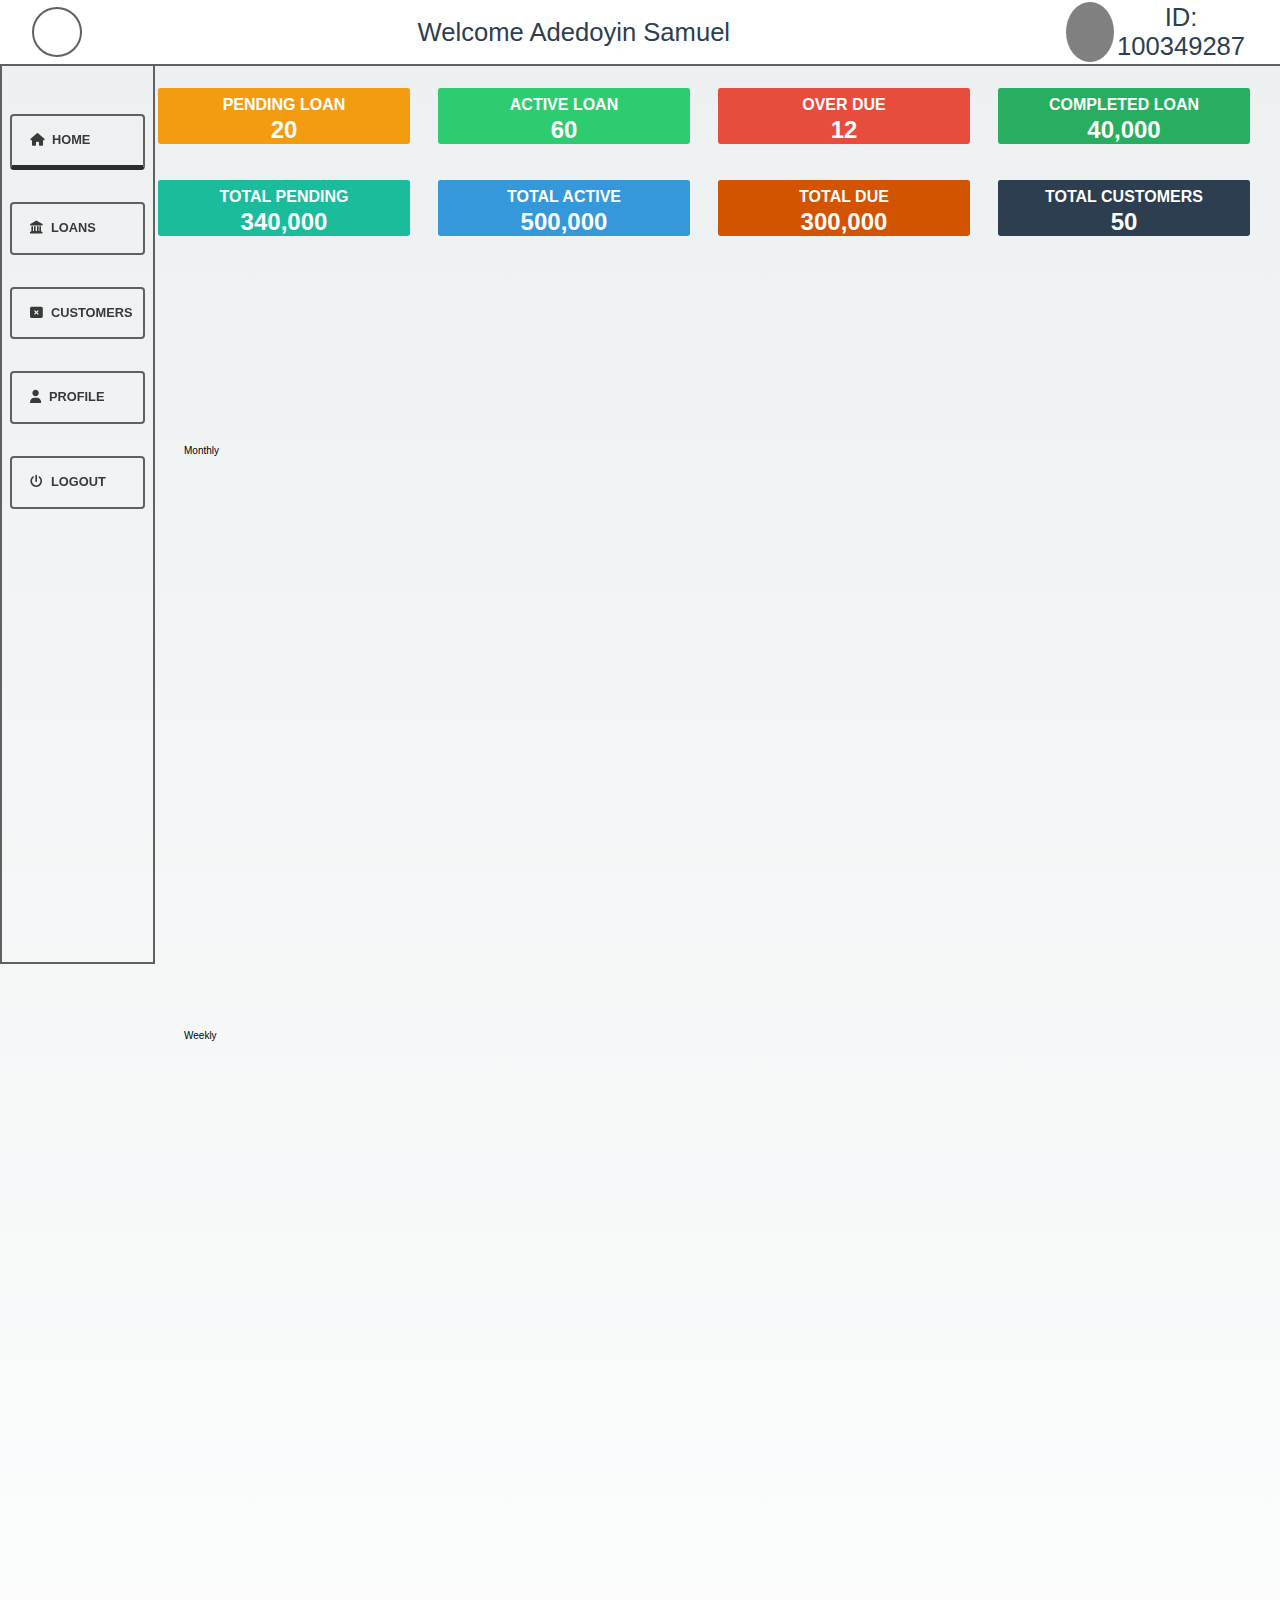
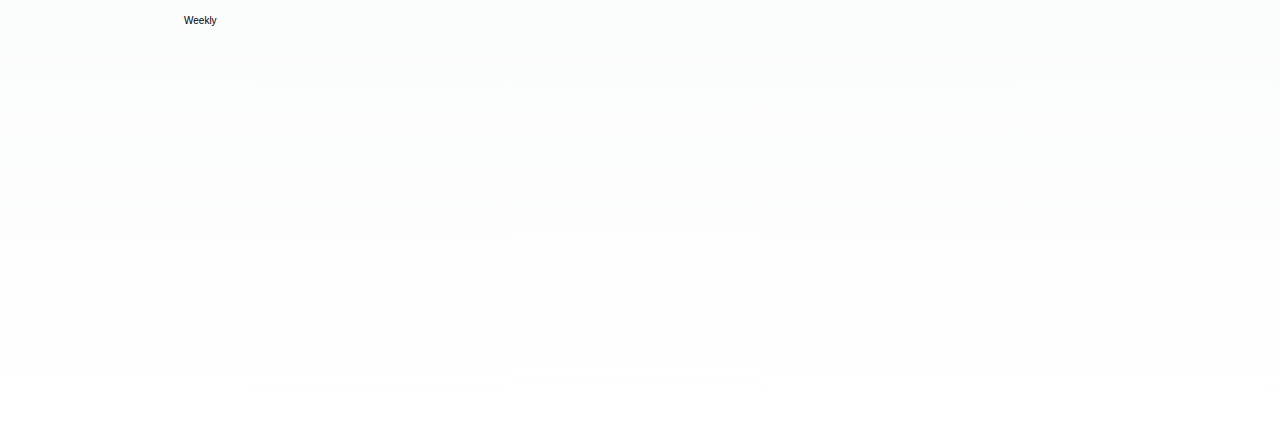
==== commit 057d1b55: "wrapping up the laon page scrpt" ====
--- a/index.html
+++ b/index.html
@@ -150,14 +150,25 @@
 
           <div class="loan-card">
             <div class="chart-container">
+              Monthly
               <canvas id="loan-chart"></canvas>
             </div>
           </div>
 
           <div class="loan-card">
-            Weekly
+           
             <div class="chart-container">
+              Weekly
               <canvas id="weeky-loan-chart"></canvas>
+            </div>
+          </div>
+
+
+          <div class="loan-card">
+           
+            <div class="chart-container">
+              Weekly
+              <canvas id="daily-loan-chart"></canvas>
             </div>
           </div>
         </div>
@@ -167,7 +178,8 @@
     </section>
 
   </main>
-  <script src="https://cdn.jsdelivr.net/npm/chart.js"></script>
+  <script src="https://cdn.jsdelivr.net/npm/chart.js@2.9.4"></script>
+  <script src="https://cdnjs.cloudflare.com/ajax/libs/three.js/110/three.min.js"></script>
   <script src="./scripts/script.js"></script>
 </body>
 
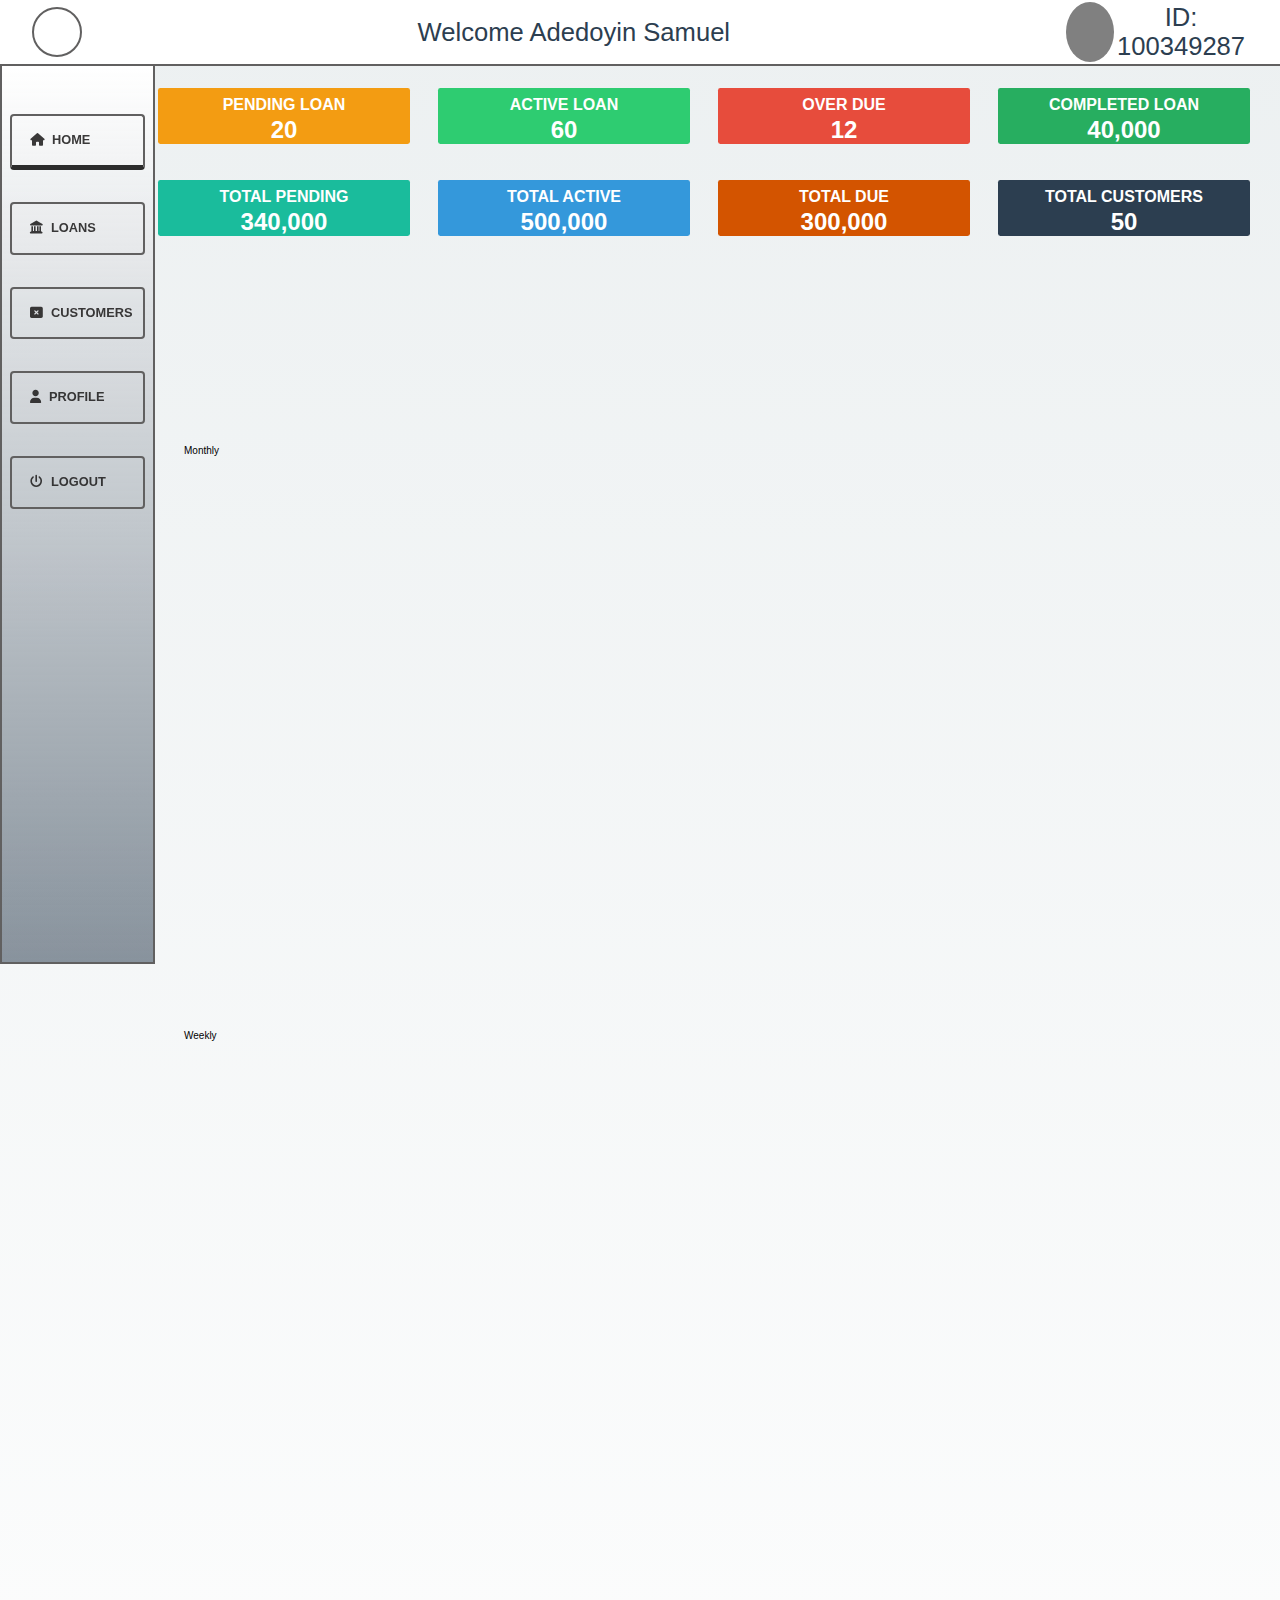
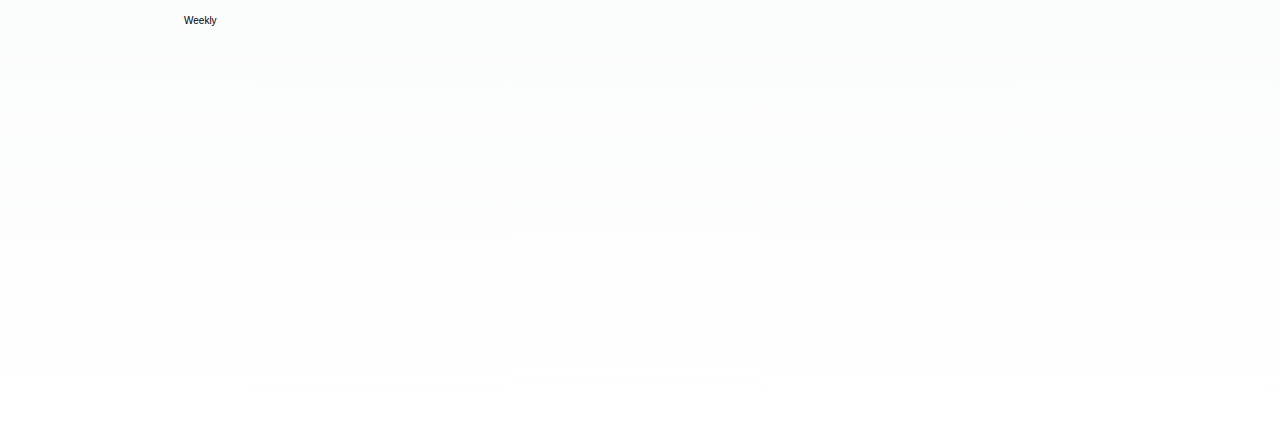
==== commit 57673c96: "wrapping up the user pages" ====
--- a/index.html
+++ b/index.html
@@ -181,6 +181,7 @@
   <script src="https://cdn.jsdelivr.net/npm/chart.js@2.9.4"></script>
   <script src="https://cdnjs.cloudflare.com/ajax/libs/three.js/110/three.min.js"></script>
   <script src="./scripts/script.js"></script>
+  <script src="./scripts/index.js"></script>
 </body>
 
 </html>--- a/style.css
+++ b/style.css
@@ -107,7 +107,7 @@
 }
 
 nav ul {
-  /* background: linear-gradient(to top,#2c3e508a, white); */
+  background: linear-gradient(to top,#2c3e508a, white);
   position: fixed;
   height: 100%;
   width: fit-content;
@@ -624,6 +624,9 @@
   background: #27ae60;
   color: white;
 }
+.loan-status-b button span:active{
+  color: white;
+}
 .loan-status-b button{
   font-weight: 700;
   color: #3b3b3b;
--- a/card.css
+++ b/card.css
@@ -239,9 +239,11 @@
   margin: .5rem 0;
 }
 
-.header {
+.header p span {
   text-align: center;
   margin-bottom: 20px;
+  border-bottom: #2c3e50 1px solid;
+  color: #2c3e50;
 }
 
 .header h3{
@@ -267,26 +269,33 @@
   color: white;
 }
 .footer textarea{
+  padding: 1rem;
   outline: none;
-  margin: .5rem;
+  width: 100%;
+  margin: auto;
 }
 #approve{
   display: none;
 }
-.receipt-content    p {
-  margin: 5px 0;
-  font-size: 1rem;
-  /* border: 2px solid red; */
-  display: flex;
+.receipt-content p {
+  display: flex;
+  padding: .5rem;
   justify-content: space-between;
+  border-bottom: #888 1px solid;
 }
 
 strong {
   font-weight: bold;
 }
-
-.receipt-content p span{
-color: #1ee494;
+.Active-loan-receipt-content p{
+  display: flex;
+  padding: .5rem;
+  justify-content: space-between;
+  border-bottom: #888 1px solid;
+}
+.receipt-content p,.Active-loan-receipt-content p, span{
+color: #157f55;
+font-weight: 600;
 }
 /* create loan modal */
 
@@ -295,7 +304,7 @@
   width: 40%;
   margin: 0 auto;
   padding: 20px;
-  background: linear-gradient(to bottom, #f1c40f, #2ecc71);
+  background: #2ecc71;
   border: 1px solid #2c3e50;
   border-radius: 5px;
 }
